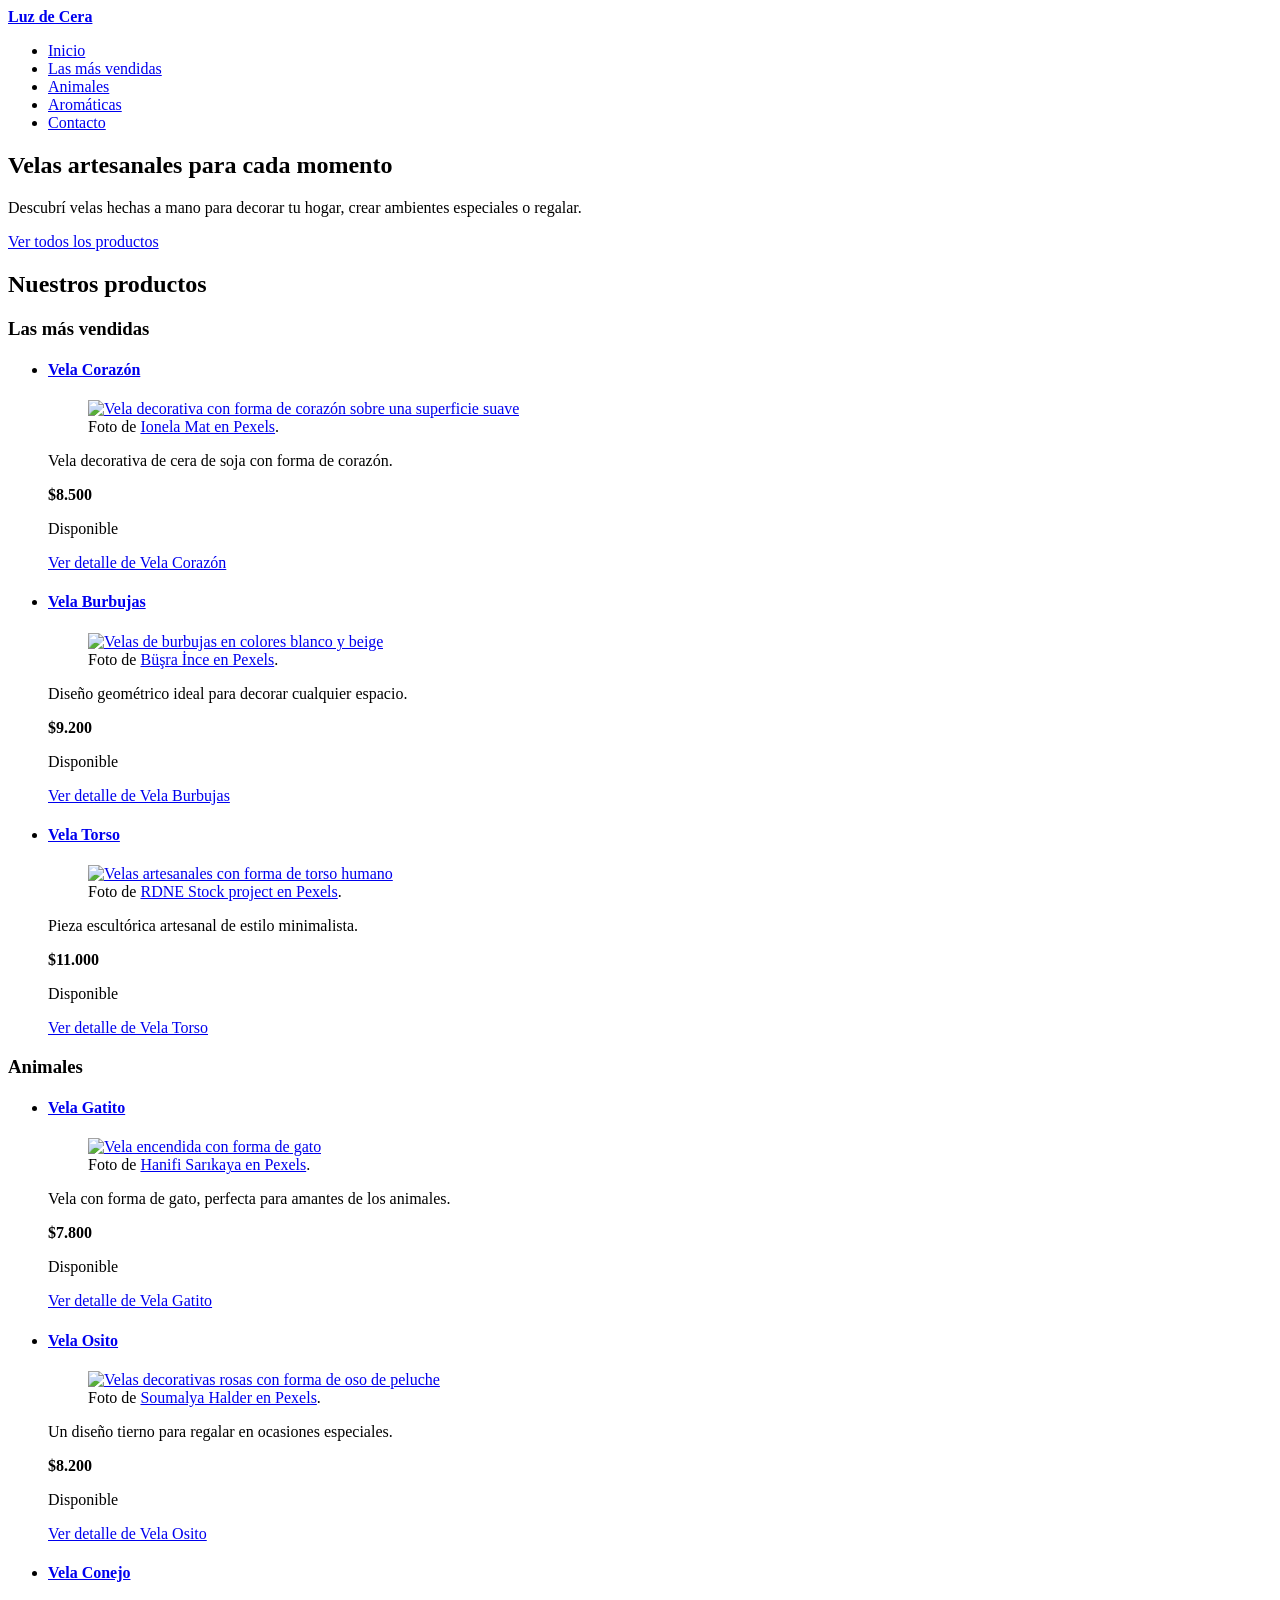
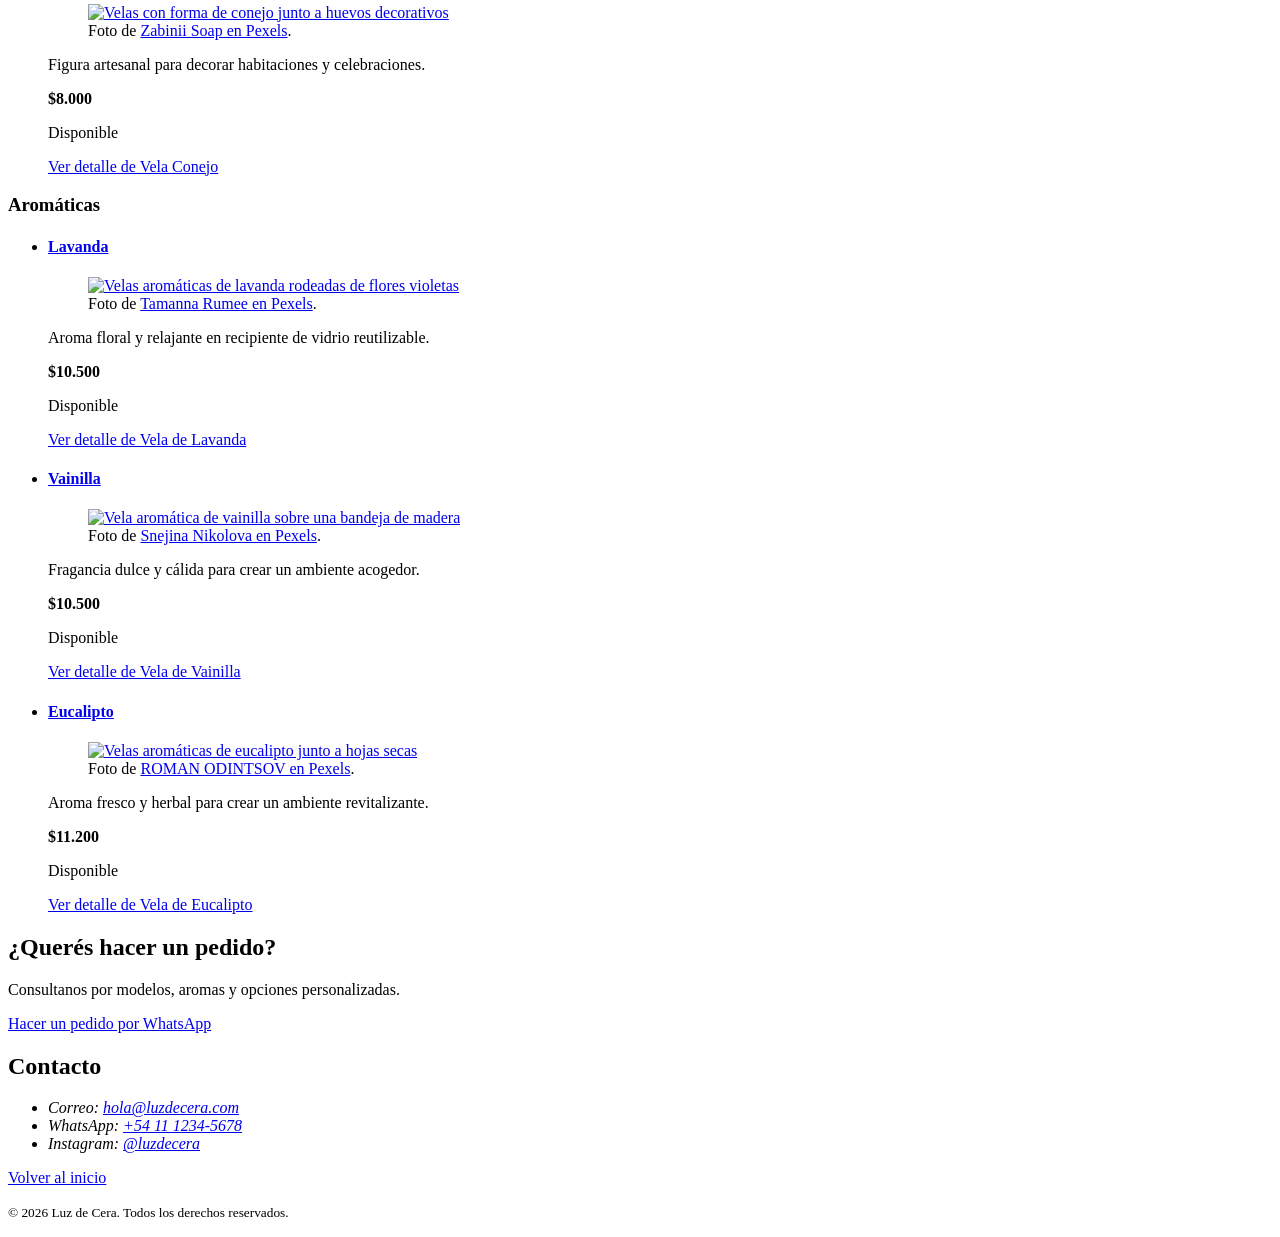
==== index.html @ 4400cab0 "Add product detail page" ====
<!DOCTYPE html>
<html lang="es">
  <head>
    <meta charset="UTF-8">
    <meta name="viewport" content="width=device-width, initial-scale=1.0">
    <meta
      name="description"
      content="Tienda de velas artesanales para decorar, regalar y crear momentos especiales."
    >
    <title>Luz de Cera | Velas artesanales</title>
  </head>

  <body>
    <header>
      <a href="#inicio" aria-label="Ir al inicio de Luz de Cera">
        <strong>Luz de Cera</strong>
      </a>

      <nav aria-label="Navegación principal">
        <ul>
          <li><a href="#inicio">Inicio</a></li>
          <li><a href="#mas-vendidas">Las más vendidas</a></li>
          <li><a href="#animales">Animales</a></li>
          <li><a href="#aromaticas">Aromáticas</a></li>
          <li><a href="#contacto">Contacto</a></li>
        </ul>
      </nav>
    </header>

    <main id="inicio">
      <section aria-labelledby="titulo-principal">
        <h1 id="titulo-principal">Velas artesanales para cada momento</h1>
        <p>
          Descubrí velas hechas a mano para decorar tu hogar, crear ambientes
          especiales o regalar.
        </p>
        <p><a href="#productos">Ver todos los productos</a></p>
      </section>

      <section id="productos" aria-labelledby="titulo-productos">
        <h2 id="titulo-productos">Nuestros productos</h2>

        <section id="mas-vendidas" aria-labelledby="titulo-mas-vendidas">
          <h3 id="titulo-mas-vendidas">Las más vendidas</h3>
          <ul>
            <li>
              <article>
                <h4><a href="productos/vela-corazon.html">Vela Corazón</a></h4>
                <figure>
                  <a href="productos/vela-corazon.html">
                    <img
                      src="https://images.pexels.com/photos/29206575/pexels-photo-29206575/free-photo-of-elegant-heart-fluffy-candle-on-textured-surface.jpeg?auto=compress&amp;cs=tinysrgb&amp;w=480"
                      alt="Vela decorativa con forma de corazón sobre una superficie suave"
                      width="180"
                      loading="lazy"
                      decoding="async"
                    >
                  </a>
                  <figcaption>
                    Foto de <a href="https://www.pexels.com/photo/elegant-heart-fluffy-candle-on-textured-surface-29206575/">Ionela Mat en Pexels</a>.
                  </figcaption>
                </figure>
                <p>Vela decorativa de cera de soja con forma de corazón.</p>
                <p><strong>$8.500</strong></p>
                <p>Disponible</p>
                <p><a href="productos/vela-corazon.html">Ver detalle de Vela Corazón</a></p>
              </article>
            </li>
            <li>
              <article>
                <h4><a href="productos/vela-burbujas.html">Vela Burbujas</a></h4>
                <figure>
                  <a href="productos/vela-burbujas.html">
                    <img
                      src="https://images.pexels.com/photos/10842090/pexels-photo-10842090.jpeg?auto=compress&amp;cs=tinysrgb&amp;w=480"
                      alt="Velas de burbujas en colores blanco y beige"
                      width="180"
                      loading="lazy"
                      decoding="async"
                    >
                  </a>
                  <figcaption>
                    Foto de <a href="https://www.pexels.com/photo/white-and-beige-cubes-10842090/">Büşra İnce en Pexels</a>.
                  </figcaption>
                </figure>
                <p>Diseño geométrico ideal para decorar cualquier espacio.</p>
                <p><strong>$9.200</strong></p>
                <p>Disponible</p>
                <p><a href="productos/vela-burbujas.html">Ver detalle de Vela Burbujas</a></p>
              </article>
            </li>
            <li>
              <article>
                <h4><a href="productos/vela-torso.html">Vela Torso</a></h4>
                <figure>
                  <a href="productos/vela-torso.html">
                    <img
                      src="https://images.pexels.com/photos/7309747/pexels-photo-7309747.jpeg?auto=compress&amp;cs=tinysrgb&amp;w=480"
                      alt="Velas artesanales con forma de torso humano"
                      width="180"
                      loading="lazy"
                      decoding="async"
                    >
                  </a>
                  <figcaption>
                    Foto de <a href="https://www.pexels.com/photo/photo-of-a-body-shape-candles-7309747/">RDNE Stock project en Pexels</a>.
                  </figcaption>
                </figure>
                <p>Pieza escultórica artesanal de estilo minimalista.</p>
                <p><strong>$11.000</strong></p>
                <p>Disponible</p>
                <p><a href="productos/vela-torso.html">Ver detalle de Vela Torso</a></p>
              </article>
            </li>
          </ul>
        </section>

        <section id="animales" aria-labelledby="titulo-animales">
          <h3 id="titulo-animales">Animales</h3>
          <ul>
            <li>
              <article>
                <h4><a href="productos/vela-gatito.html">Vela Gatito</a></h4>
                <figure>
                  <a href="productos/vela-gatito.html">
                    <img
                      src="https://images.pexels.com/photos/30554913/pexels-photo-30554913/free-photo-of-cute-cat-shaped-candlelight-decoration.jpeg?auto=compress&amp;cs=tinysrgb&amp;w=480"
                      alt="Vela encendida con forma de gato"
                      width="180"
                      loading="lazy"
                      decoding="async"
                    >
                  </a>
                  <figcaption>
                    Foto de <a href="https://www.pexels.com/photo/cute-cat-shaped-candlelight-decoration-30554913/">Hanifi Sarıkaya en Pexels</a>.
                  </figcaption>
                </figure>
                <p>Vela con forma de gato, perfecta para amantes de los animales.</p>
                <p><strong>$7.800</strong></p>
                <p>Disponible</p>
                <p><a href="productos/vela-gatito.html">Ver detalle de Vela Gatito</a></p>
              </article>
            </li>
            <li>
              <article>
                <h4><a href="productos/vela-osito.html">Vela Osito</a></h4>
                <figure>
                  <a href="productos/vela-osito.html">
                    <img
                      src="https://images.pexels.com/photos/37217207/pexels-photo-37217207/free-photo-of-pink-teddy-bear-shaped-candles-for-decor.jpeg?auto=compress&amp;cs=tinysrgb&amp;w=480"
                      alt="Velas decorativas rosas con forma de oso de peluche"
                      width="180"
                      loading="lazy"
                      decoding="async"
                    >
                  </a>
                  <figcaption>
                    Foto de <a href="https://www.pexels.com/photo/pink-teddy-bear-shaped-candles-for-decor-37217207/">Soumalya Halder en Pexels</a>.
                  </figcaption>
                </figure>
                <p>Un diseño tierno para regalar en ocasiones especiales.</p>
                <p><strong>$8.200</strong></p>
                <p>Disponible</p>
                <p><a href="productos/vela-osito.html">Ver detalle de Vela Osito</a></p>
              </article>
            </li>
            <li>
              <article>
                <h4><a href="productos/vela-conejo.html">Vela Conejo</a></h4>
                <figure>
                  <a href="productos/vela-conejo.html">
                    <img
                      src="https://images.pexels.com/photos/13444192/pexels-photo-13444192.jpeg?auto=compress&amp;cs=tinysrgb&amp;w=480"
                      alt="Velas con forma de conejo junto a huevos decorativos"
                      width="180"
                      loading="lazy"
                      decoding="async"
                    >
                  </a>
                  <figcaption>
                    Foto de <a href="https://www.pexels.com/photo/easter-rabbits-and-eggs-in-hay-13444192/">Zabinii Soap en Pexels</a>.
                  </figcaption>
                </figure>
                <p>Figura artesanal para decorar habitaciones y celebraciones.</p>
                <p><strong>$8.000</strong></p>
                <p>Disponible</p>
                <p><a href="productos/vela-conejo.html">Ver detalle de Vela Conejo</a></p>
              </article>
            </li>
          </ul>
        </section>

        <section id="aromaticas" aria-labelledby="titulo-aromaticas">
          <h3 id="titulo-aromaticas">Aromáticas</h3>
          <ul>
            <li>
              <article>
                <h4><a href="productos/vela-lavanda.html">Lavanda</a></h4>
                <figure>
                  <a href="productos/vela-lavanda.html">
                    <img
                      src="https://images.pexels.com/photos/39277498/pexels-photo-39277498/free-photo-of-lavender-themed-aromatherapy-candle-arrangement.jpeg?auto=compress&amp;cs=tinysrgb&amp;w=480"
                      alt="Velas aromáticas de lavanda rodeadas de flores violetas"
                      width="180"
                      loading="lazy"
                      decoding="async"
                    >
                  </a>
                  <figcaption>
                    Foto de <a href="https://www.pexels.com/photo/lavender-themed-aromatherapy-candle-arrangement-39277498/">Tamanna Rumee en Pexels</a>.
                  </figcaption>
                </figure>
                <p>Aroma floral y relajante en recipiente de vidrio reutilizable.</p>
                <p><strong>$10.500</strong></p>
                <p>Disponible</p>
                <p><a href="productos/vela-lavanda.html">Ver detalle de Vela de Lavanda</a></p>
              </article>
            </li>
            <li>
              <article>
                <h4><a href="productos/vela-vainilla.html">Vainilla</a></h4>
                <figure>
                  <a href="productos/vela-vainilla.html">
                    <img
                      src="https://images.pexels.com/photos/4316496/pexels-photo-4316496.jpeg?auto=compress&amp;cs=tinysrgb&amp;w=480"
                      alt="Vela aromática de vainilla sobre una bandeja de madera"
                      width="180"
                      loading="lazy"
                      decoding="async"
                    >
                  </a>
                  <figcaption>
                    Foto de <a href="https://www.pexels.com/photo/vanilla-scented-candle-on-a-wooden-tray-4316496/">Snejina Nikolova en Pexels</a>.
                  </figcaption>
                </figure>
                <p>Fragancia dulce y cálida para crear un ambiente acogedor.</p>
                <p><strong>$10.500</strong></p>
                <p>Disponible</p>
                <p><a href="productos/vela-vainilla.html">Ver detalle de Vela de Vainilla</a></p>
              </article>
            </li>
            <li>
              <article>
                <h4><a href="productos/vela-eucalipto.html">Eucalipto</a></h4>
                <figure>
                  <a href="productos/vela-eucalipto.html">
                    <img
                      src="https://images.pexels.com/photos/6798410/pexels-photo-6798410.jpeg?auto=compress&amp;cs=tinysrgb&amp;w=480"
                      alt="Velas aromáticas de eucalipto junto a hojas secas"
                      width="180"
                      loading="lazy"
                      decoding="async"
                    >
                  </a>
                  <figcaption>
                    Foto de <a href="https://www.pexels.com/photo/close-up-of-scented-candles-6798410/">ROMAN ODINTSOV en Pexels</a>.
                  </figcaption>
                </figure>
                <p>Aroma fresco y herbal para crear un ambiente revitalizante.</p>
                <p><strong>$11.200</strong></p>
                <p>Disponible</p>
                <p><a href="productos/vela-eucalipto.html">Ver detalle de Vela de Eucalipto</a></p>
              </article>
            </li>
          </ul>
        </section>
      </section>

      <section aria-labelledby="titulo-pedidos">
        <h2 id="titulo-pedidos">¿Querés hacer un pedido?</h2>
        <p>Consultanos por modelos, aromas y opciones personalizadas.</p>
        <p>
          <a href="https://wa.me/541112345678" target="_blank" rel="noopener noreferrer">
            Hacer un pedido por WhatsApp
          </a>
        </p>
      </section>
    </main>

    <footer id="contacto">
      <section aria-labelledby="titulo-contacto">
        <h2 id="titulo-contacto">Contacto</h2>
        <address>
          <ul>
            <li>
              Correo:
              <a href="mailto:hola@luzdecera.com">hola@luzdecera.com</a>
            </li>
            <li>
              WhatsApp:
              <a href="https://wa.me/541112345678" target="_blank" rel="noopener noreferrer">
                +54 11 1234-5678
              </a>
            </li>
            <li>
              Instagram:
              <a
                href="https://www.instagram.com/luzdecera"
                target="_blank"
                rel="noopener noreferrer"
              >
                @luzdecera
              </a>
            </li>
          </ul>
        </address>
      </section>

      <nav aria-label="Navegación del pie de página">
        <a href="#inicio">Volver al inicio</a>
      </nav>

      <p><small>&copy; 2026 Luz de Cera. Todos los derechos reservados.</small></p>
    </footer>
  </body>
</html>
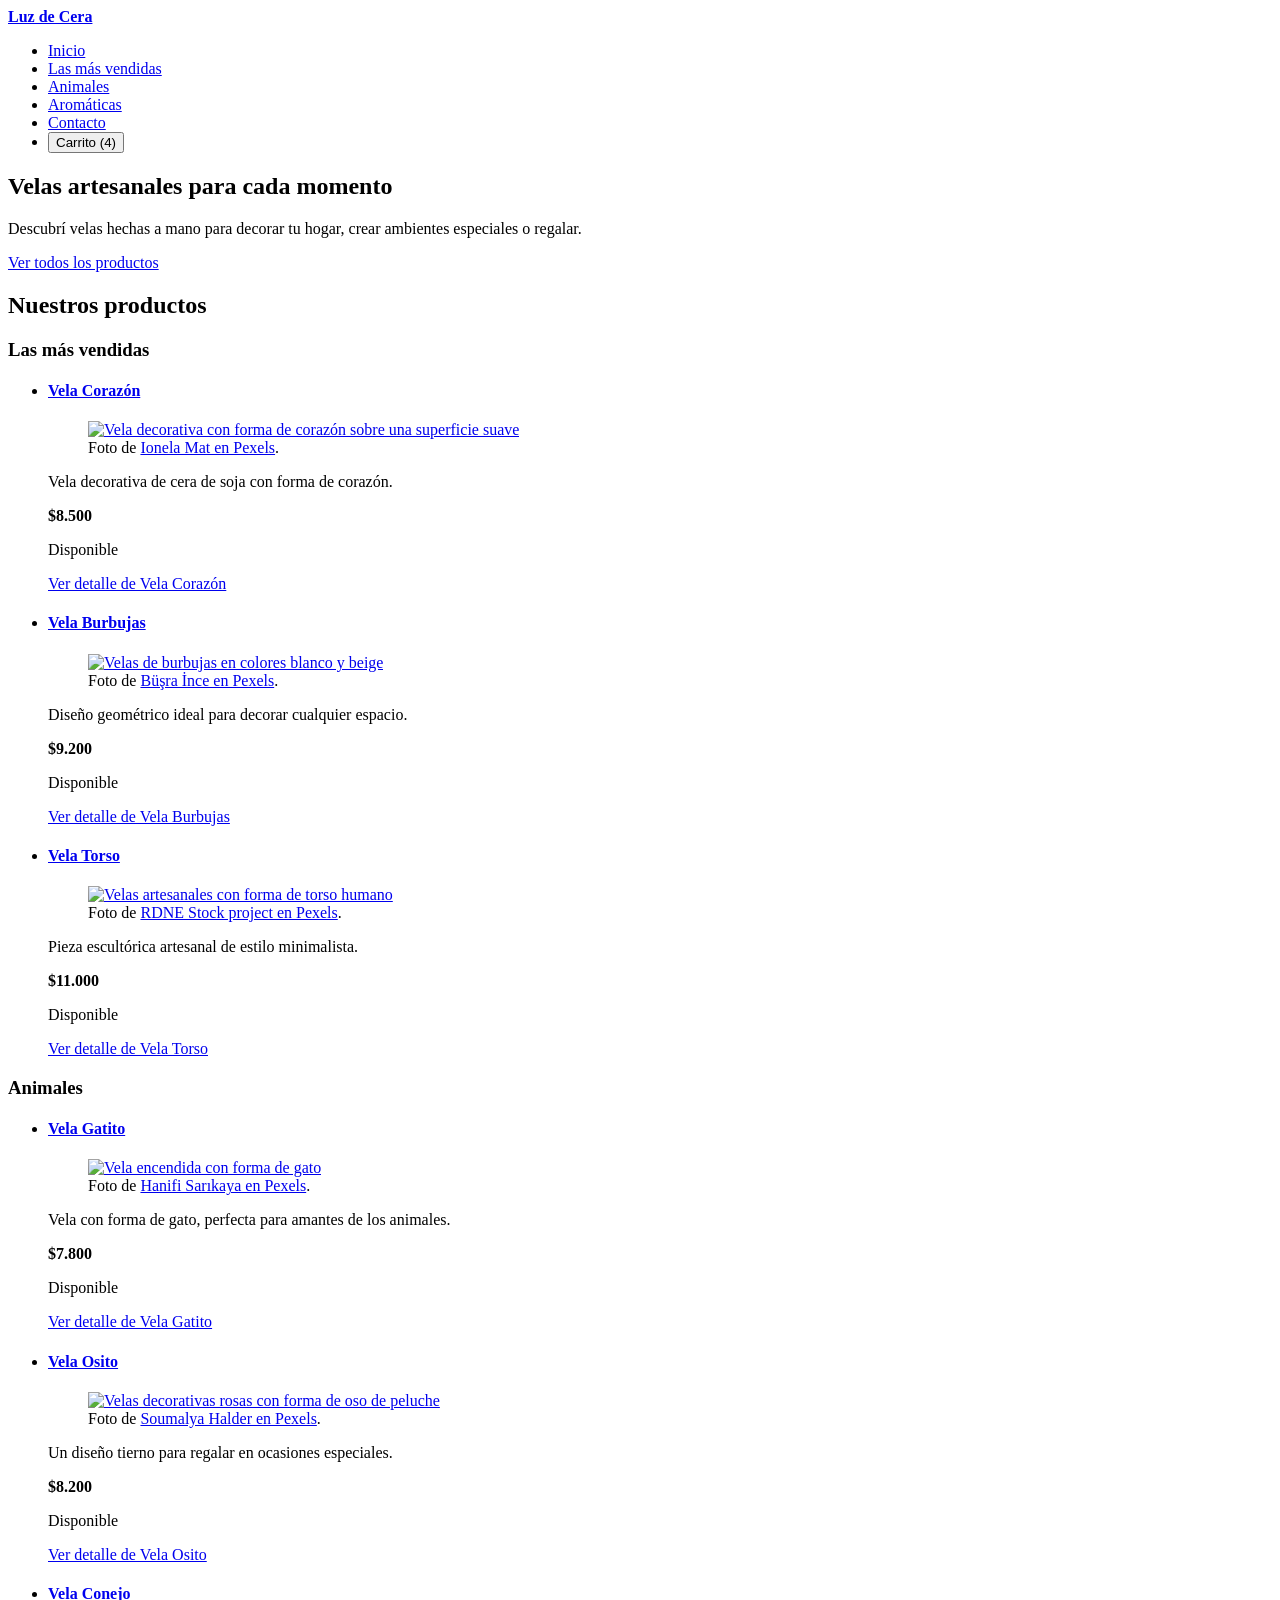
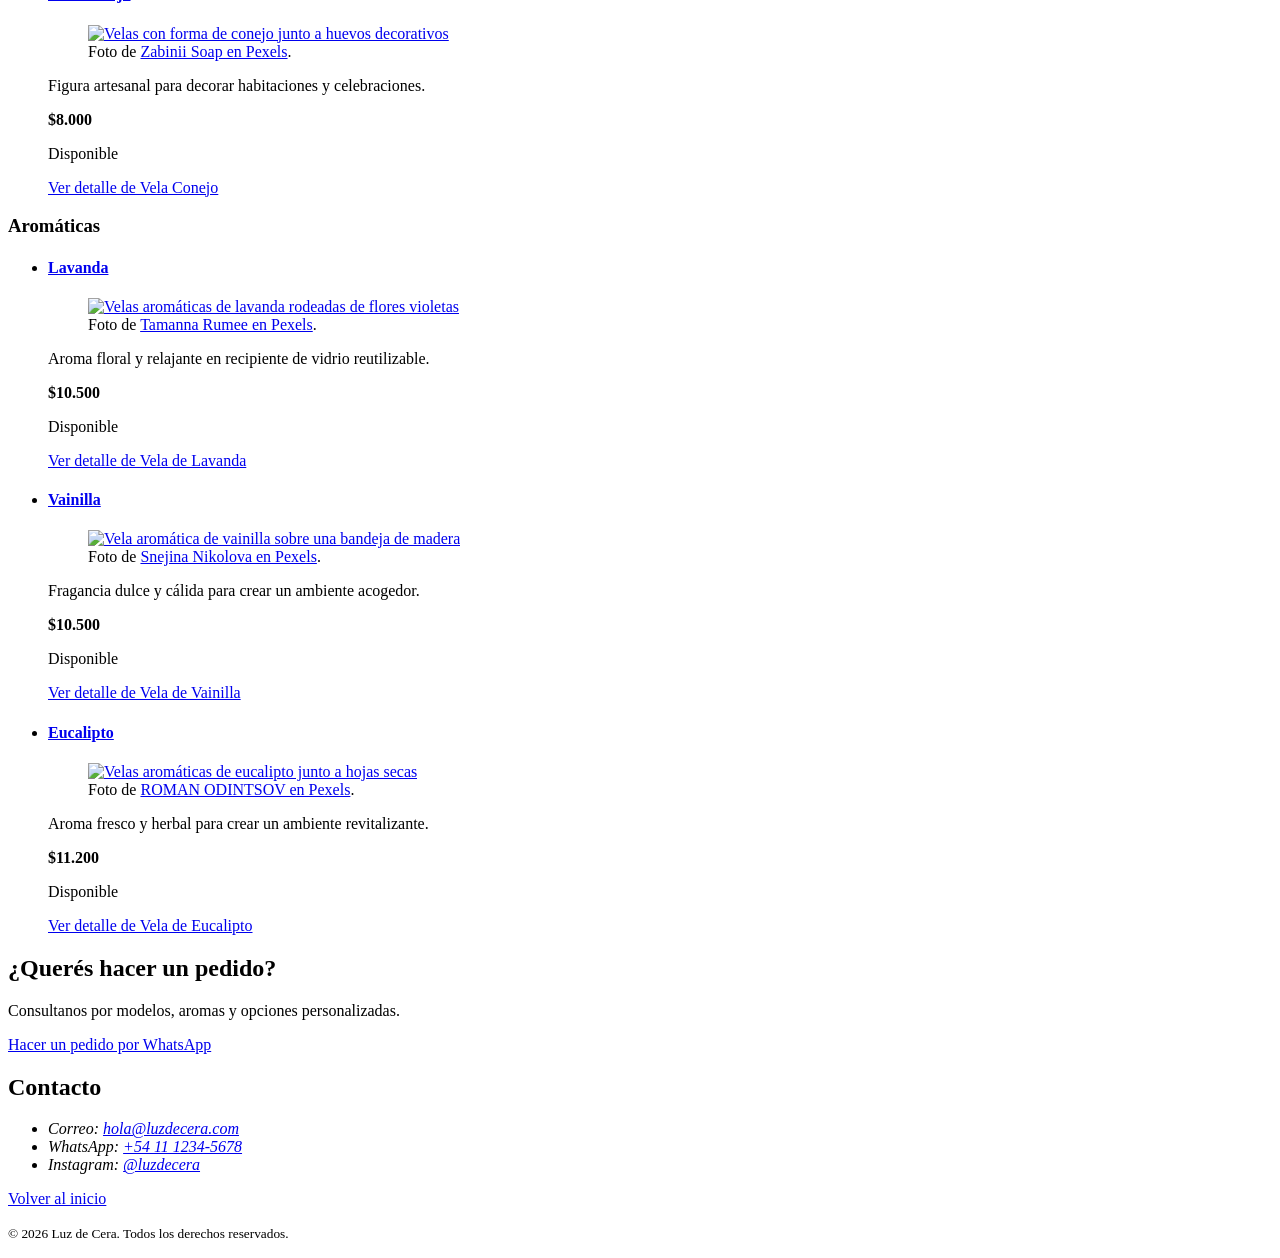
==== commit 3ae71102: "Add products shopping cart" ====
--- a/index.html
+++ b/index.html
@@ -22,7 +22,12 @@
           <li><a href="#mas-vendidas">Las más vendidas</a></li>
           <li><a href="#animales">Animales</a></li>
           <li><a href="#aromaticas">Aromáticas</a></li>
-          <li><a href="#contacto">Contacto</a></li>
+          <li><a href="contacto.html">Contacto</a></li>
+          <li>
+            <form action="carrito.html" method="get">
+              <button type="submit">Carrito (4)</button>
+            </form>
+          </li>
         </ul>
       </nav>
     </header>
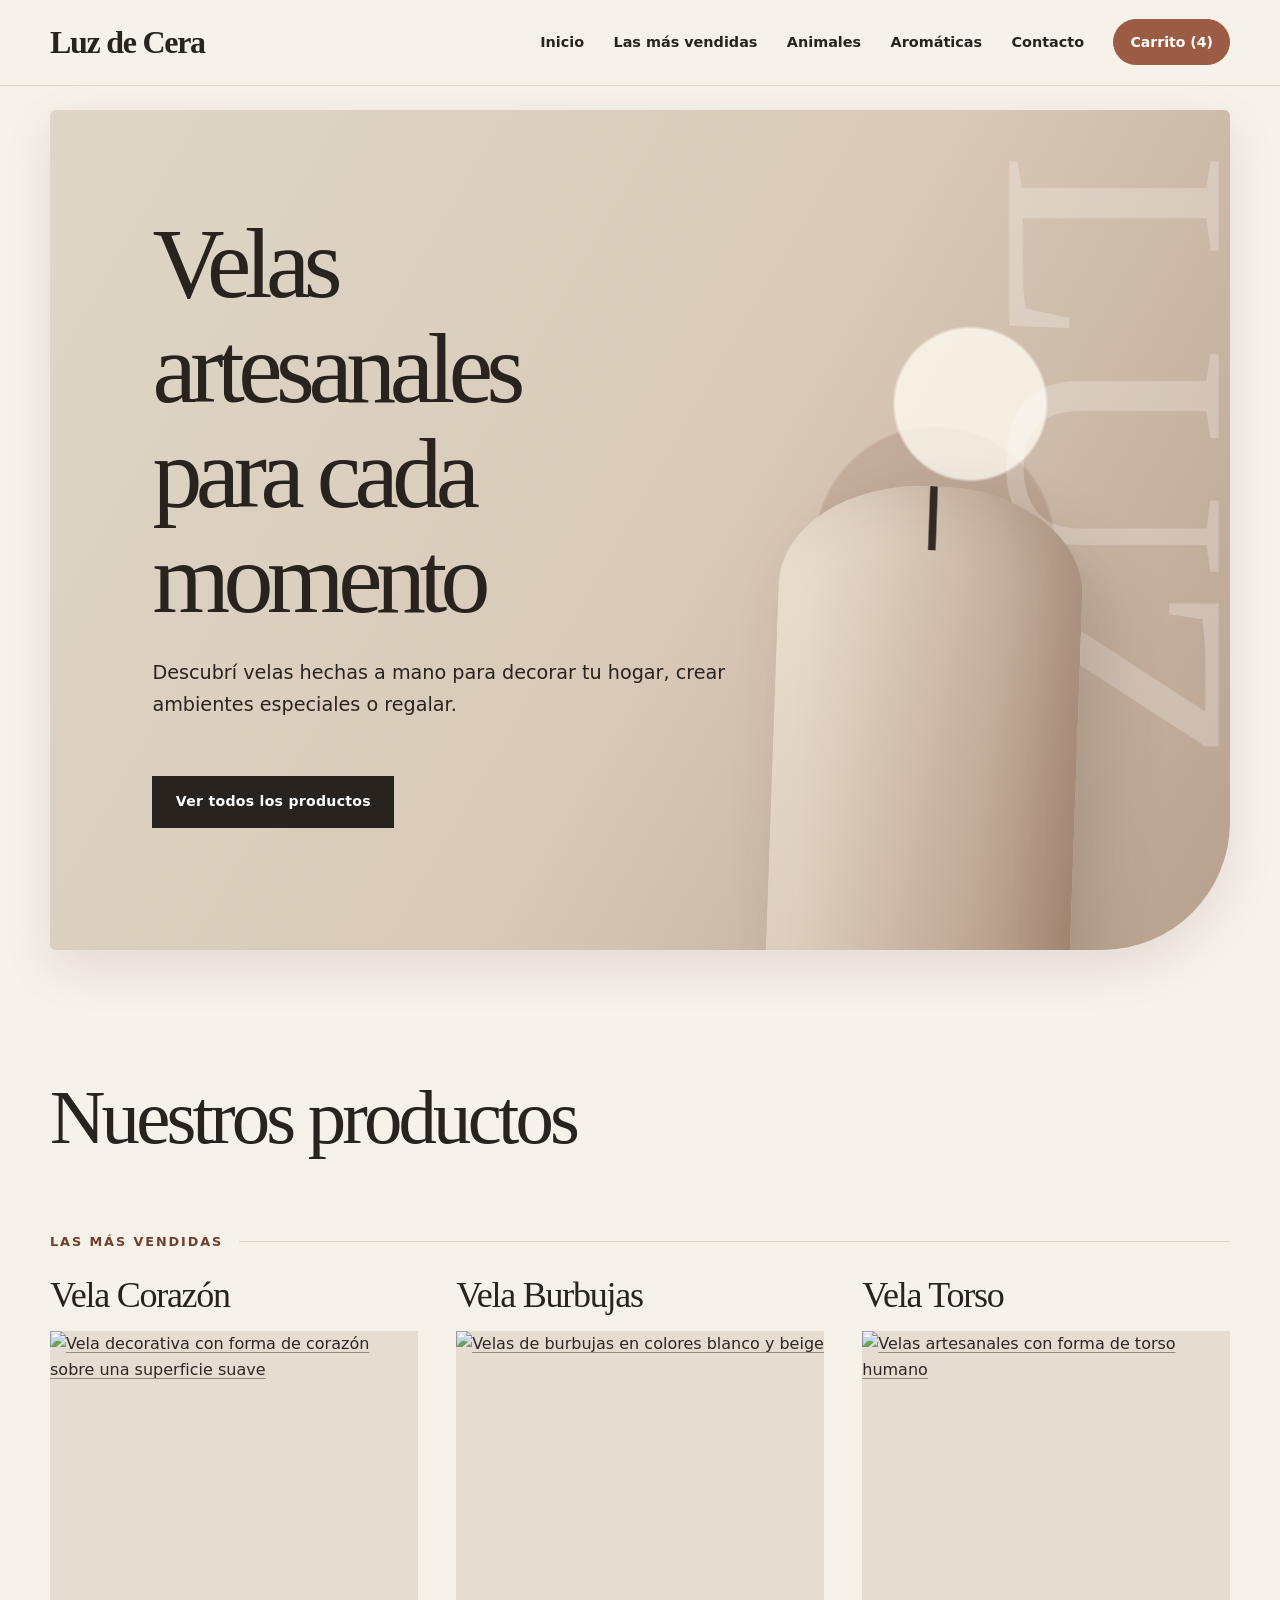
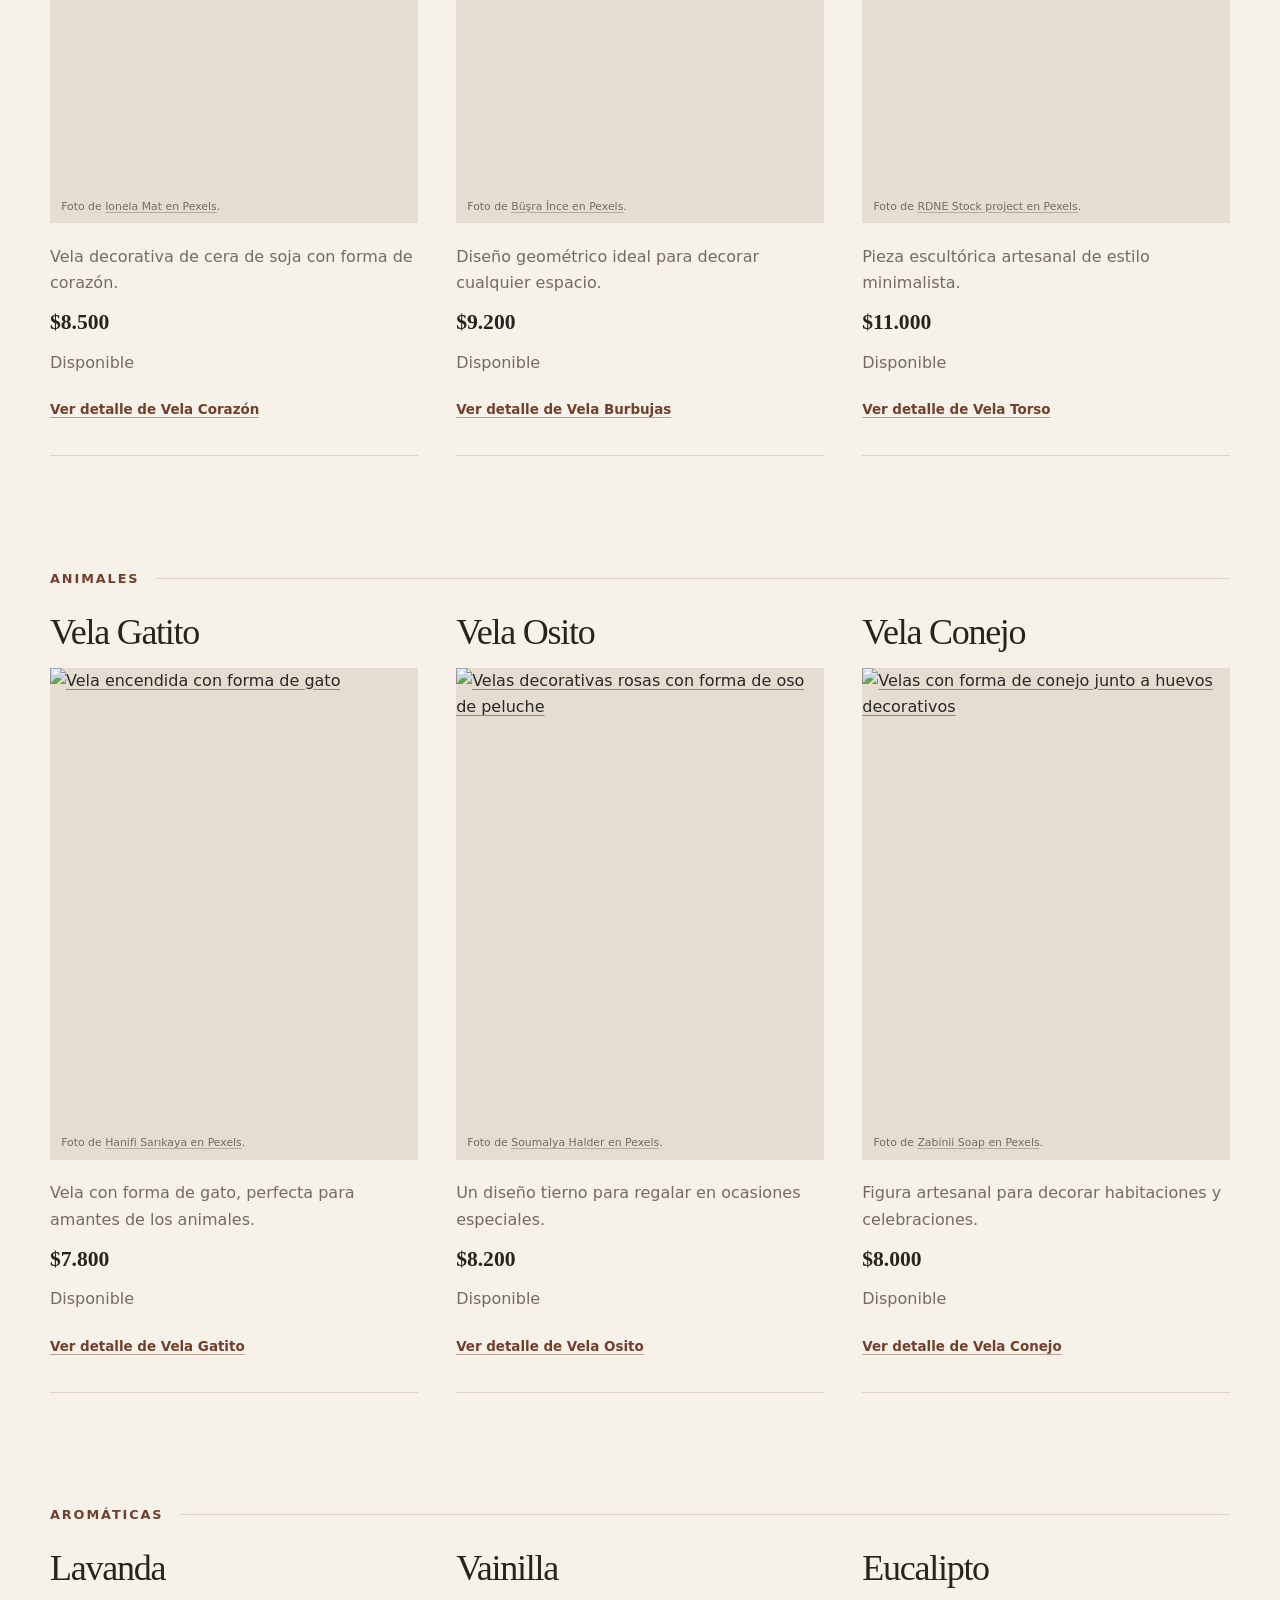
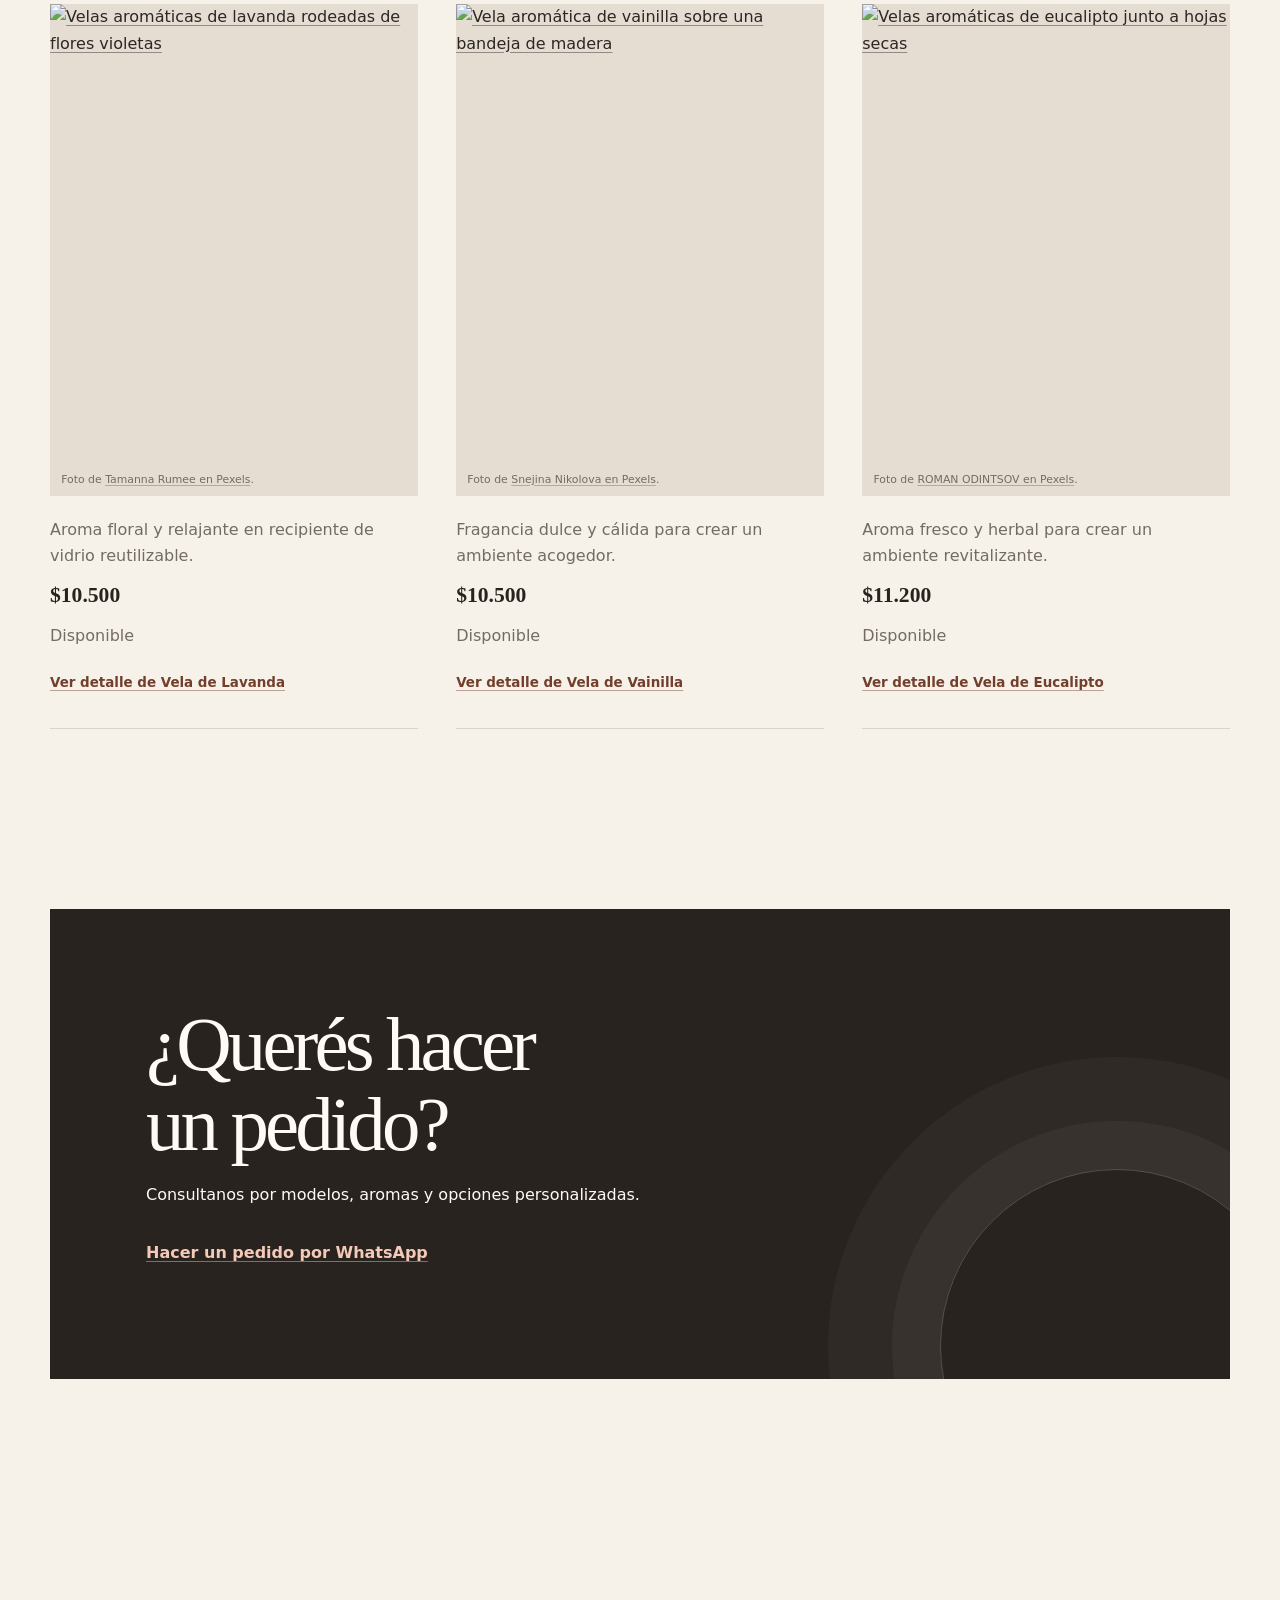
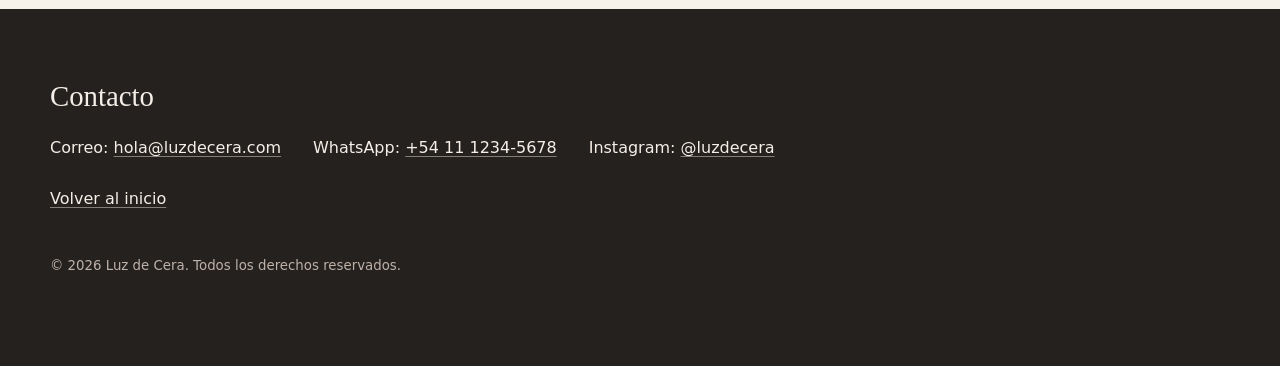
==== commit 6684060d: "Add styles fon index.html and shared components" ====
--- a/index.html
+++ b/index.html
@@ -7,10 +7,11 @@
       name="description"
       content="Tienda de velas artesanales para decorar, regalar y crear momentos especiales."
     >
+    <link rel="stylesheet" href="styles.css">
     <title>Luz de Cera | Velas artesanales</title>
   </head>
 
-  <body>
+  <body class="pagina-inicio">
     <header>
       <a href="#inicio" aria-label="Ir al inicio de Luz de Cera">
         <strong>Luz de Cera</strong>
--- a/styles.css
+++ b/styles.css
@@ -0,0 +1,564 @@
+:root {
+  color-scheme: light;
+  --color-canvas: #f6f1e9;
+  --color-surface: #fffdf9;
+  --color-ink: #29231f;
+  --color-muted: #746b64;
+  --color-accent: #9b5c43;
+  --color-accent-dark: #733f2d;
+  --color-sage: #9ca58d;
+  --color-line: #ddd3c8;
+  --color-footer: #25211e;
+  --font-display: "Iowan Old Style", "Palatino Linotype", Palatino, Georgia, serif;
+  --font-body: Inter, ui-sans-serif, system-ui, -apple-system, BlinkMacSystemFont, "Segoe UI", sans-serif;
+  --shadow-soft: 0 18px 50px rgb(62 44 32 / 10%);
+}
+
+* {
+  box-sizing: border-box;
+}
+
+html {
+  scroll-behavior: smooth;
+}
+
+body {
+  margin: 0;
+  background: var(--color-canvas);
+  color: var(--color-ink);
+  font-family: var(--font-body);
+  font-size: 1rem;
+  line-height: 1.65;
+}
+
+img {
+  display: block;
+  max-width: 100%;
+}
+
+a {
+  color: inherit;
+  text-decoration-color: color-mix(in srgb, currentColor 45%, transparent);
+  text-underline-offset: 0.2em;
+  transition: color 160ms ease, text-decoration-color 160ms ease;
+}
+
+a:hover {
+  color: var(--color-accent);
+  text-decoration-color: currentColor;
+}
+
+button,
+input,
+select,
+textarea {
+  font: inherit;
+}
+
+button {
+  border: 1px solid var(--color-accent);
+  border-radius: 999px;
+  padding: 0.65rem 1rem;
+  background: var(--color-accent);
+  color: #fff;
+  cursor: pointer;
+  font-size: 0.88rem;
+  font-weight: 700;
+  transition: background 160ms ease, border-color 160ms ease, transform 160ms ease;
+}
+
+button:hover {
+  border-color: var(--color-accent-dark);
+  background: var(--color-accent-dark);
+  transform: translateY(-1px);
+}
+
+a:focus-visible,
+button:focus-visible,
+input:focus-visible,
+select:focus-visible,
+textarea:focus-visible {
+  outline: 3px solid color-mix(in srgb, var(--color-accent) 45%, transparent);
+  outline-offset: 3px;
+}
+
+header {
+  position: sticky;
+  z-index: 10;
+  top: 0;
+  display: grid;
+  grid-template-columns: auto 1fr;
+  align-items: center;
+  gap: 2rem;
+  padding: 1rem max(1.25rem, calc((100vw - 1180px) / 2));
+  border-bottom: 1px solid rgb(117 93 75 / 16%);
+  background: rgb(246 241 233 / 92%);
+  backdrop-filter: blur(14px);
+}
+
+header > a {
+  text-decoration: none;
+}
+
+header > a strong {
+  font-family: var(--font-display);
+  font-size: clamp(1.5rem, 3vw, 2rem);
+  font-weight: 600;
+  letter-spacing: -0.04em;
+}
+
+header nav {
+  justify-self: end;
+}
+
+header nav ul {
+  display: flex;
+  flex-wrap: wrap;
+  align-items: center;
+  justify-content: flex-end;
+  gap: clamp(0.8rem, 2.3vw, 2rem);
+  margin: 0;
+  padding: 0;
+  list-style: none;
+}
+
+header nav a {
+  text-decoration: none;
+  font-size: 0.9rem;
+  font-weight: 650;
+}
+
+header nav a[aria-current="page"] {
+  color: var(--color-accent);
+}
+
+header nav form {
+  margin: 0;
+}
+
+header nav button {
+  white-space: nowrap;
+}
+
+body:not(.pagina-inicio) main {
+  width: min(100% - 2.5rem, 980px);
+  min-height: 60vh;
+  margin-inline: auto;
+  padding-block: clamp(2.5rem, 6vw, 5rem);
+}
+
+body:not(.pagina-inicio) main > nav:first-child {
+  margin-bottom: 2rem;
+  color: var(--color-muted);
+  font-size: 0.9rem;
+}
+
+body:not(.pagina-inicio) main > nav:first-child ol {
+  display: flex;
+  flex-wrap: wrap;
+  gap: 0.35rem 0.8rem;
+  margin: 0;
+  padding: 0;
+  list-style: none;
+}
+
+body:not(.pagina-inicio) main > nav:first-child li:not(:last-child)::after {
+  margin-left: 0.8rem;
+  content: "/";
+  color: var(--color-line);
+}
+
+h1,
+h2,
+h3,
+h4 {
+  font-family: var(--font-display);
+  line-height: 1.05;
+}
+
+footer {
+  margin-top: clamp(4rem, 8vw, 7rem);
+  padding: clamp(2.5rem, 6vw, 4.5rem) max(1.25rem, calc((100vw - 1180px) / 2));
+  background: var(--color-footer);
+  color: #f5eee7;
+}
+
+footer h2 {
+  margin-top: 0;
+  font-size: 1.8rem;
+  font-weight: 500;
+}
+
+footer address {
+  font-style: normal;
+}
+
+footer address ul {
+  display: flex;
+  flex-wrap: wrap;
+  gap: 0.75rem 2rem;
+  padding: 0;
+  list-style: none;
+}
+
+footer address p {
+  margin-block: 0.45rem;
+}
+
+footer nav {
+  margin-top: 1.5rem;
+}
+
+footer > p:last-child {
+  margin-top: 2.5rem;
+  color: #bdb2aa;
+}
+
+.pagina-inicio main {
+  overflow: hidden;
+}
+
+.pagina-inicio main > section {
+  width: min(100% - 2.5rem, 1180px);
+  margin-inline: auto;
+}
+
+.pagina-inicio main > section:first-child {
+  position: relative;
+  isolation: isolate;
+  display: grid;
+  align-content: center;
+  min-height: min(720px, calc(100vh - 73px));
+  margin-top: 1.5rem;
+  padding: clamp(3rem, 8vw, 7rem);
+  overflow: hidden;
+  border-radius: 0.35rem 0.35rem 8rem 0.35rem;
+  background:
+    radial-gradient(circle at 78% 35%, rgb(255 251 242 / 78%) 0 7%, transparent 7.3%),
+    radial-gradient(circle at 75% 52%, rgb(119 76 56 / 20%) 0 12%, transparent 12.3%),
+    linear-gradient(120deg, #ded7c7 0%, #d9c9b8 55%, #b7a08e 100%);
+  box-shadow: var(--shadow-soft);
+}
+
+.pagina-inicio main > section:first-child::before {
+  position: absolute;
+  z-index: -1;
+  right: clamp(4rem, 12vw, 10rem);
+  bottom: -7rem;
+  width: clamp(11rem, 26vw, 19rem);
+  height: clamp(24rem, 48vw, 36rem);
+  border-radius: 48% 48% 8% 8% / 18% 18% 5% 5%;
+  background:
+    linear-gradient(90deg, transparent 48.5%, #352b25 49% 51%, transparent 51.5%) top / 100% 4rem no-repeat,
+    linear-gradient(100deg, #efe5d7 0%, #cbb7a6 52%, #a98d78 100%);
+  box-shadow: inset -2rem 0 4rem rgb(70 42 28 / 14%), 1.5rem 2rem 4rem rgb(65 42 29 / 18%);
+  content: "";
+  transform: rotate(2deg);
+}
+
+.pagina-inicio main > section:first-child::after {
+  position: absolute;
+  z-index: -2;
+  top: 5%;
+  right: -4%;
+  color: rgb(255 255 255 / 24%);
+  content: "LUZ";
+  font-family: var(--font-display);
+  font-size: clamp(8rem, 25vw, 22rem);
+  line-height: 1;
+  writing-mode: vertical-rl;
+}
+
+.pagina-inicio h1 {
+  max-width: 10ch;
+  margin: 0;
+  font-size: clamp(3.4rem, 7.8vw, 7rem);
+  font-weight: 500;
+  letter-spacing: -0.065em;
+}
+
+.pagina-inicio main > section:first-child > p {
+  max-width: 37rem;
+  margin-top: 1.6rem;
+  font-size: clamp(1rem, 2vw, 1.2rem);
+}
+
+.pagina-inicio main > section:first-child > p:last-child {
+  margin-top: 2.25rem;
+}
+
+.pagina-inicio main > section:first-child > p:last-child a {
+  display: inline-block;
+  padding: 0.85rem 1.4rem;
+  border: 1px solid var(--color-ink);
+  background: var(--color-ink);
+  color: #fff;
+  text-decoration: none;
+  font-size: 0.88rem;
+  font-weight: 750;
+  letter-spacing: 0.02em;
+}
+
+.pagina-inicio main > section:first-child > p:last-child a:hover {
+  border-color: var(--color-accent-dark);
+  background: var(--color-accent-dark);
+}
+
+#productos {
+  padding-block: clamp(5rem, 10vw, 9rem) 2rem;
+}
+
+#productos > h2 {
+  margin: 0 0 clamp(3rem, 6vw, 5rem);
+  font-size: clamp(2.8rem, 6vw, 5rem);
+  font-weight: 500;
+  letter-spacing: -0.05em;
+}
+
+#productos > section {
+  margin-bottom: clamp(5rem, 9vw, 8rem);
+}
+
+#productos > section > h3 {
+  display: flex;
+  align-items: center;
+  gap: 1rem;
+  margin-bottom: 1.8rem;
+  color: var(--color-accent-dark);
+  font-family: var(--font-body);
+  font-size: 0.8rem;
+  font-weight: 800;
+  letter-spacing: 0.15em;
+  text-transform: uppercase;
+}
+
+#productos > section > h3::after {
+  height: 1px;
+  flex: 1;
+  background: var(--color-line);
+  content: "";
+}
+
+#productos > section > ul {
+  display: grid;
+  grid-template-columns: repeat(3, minmax(0, 1fr));
+  gap: clamp(1.25rem, 3vw, 2.5rem);
+  margin: 0;
+  padding: 0;
+  list-style: none;
+}
+
+#productos article {
+  height: 100%;
+  padding-bottom: 1.5rem;
+  border-bottom: 1px solid var(--color-line);
+}
+
+#productos article h4 {
+  margin: 0 0 1rem;
+  font-size: clamp(1.7rem, 3vw, 2.25rem);
+  font-weight: 500;
+  letter-spacing: -0.035em;
+}
+
+#productos article h4 a {
+  text-decoration: none;
+}
+
+#productos article figure {
+  margin: 0 0 1.3rem;
+  overflow: hidden;
+  background: #e5ddd2;
+}
+
+#productos article figure > a {
+  display: block;
+  overflow: hidden;
+}
+
+#productos article img {
+  width: 100%;
+  aspect-ratio: 4 / 5;
+  object-fit: cover;
+  filter: saturate(0.82) contrast(0.96);
+  transition: filter 300ms ease, transform 500ms cubic-bezier(0.2, 0.7, 0.2, 1);
+}
+
+#productos article figure > a:hover img {
+  filter: saturate(1) contrast(1);
+  transform: scale(1.035);
+}
+
+#productos article figcaption {
+  padding: 0.55rem 0.7rem;
+  color: var(--color-muted);
+  font-size: 0.68rem;
+  line-height: 1.35;
+}
+
+#productos article > p {
+  margin-block: 0.55rem;
+  color: var(--color-muted);
+}
+
+#productos article > p strong {
+  color: var(--color-ink);
+  font-family: var(--font-display);
+  font-size: 1.35rem;
+  font-weight: 600;
+}
+
+#productos article > p:last-child {
+  margin-top: 1.25rem;
+}
+
+#productos article > p:last-child a {
+  color: var(--color-accent-dark);
+  font-size: 0.84rem;
+  font-weight: 750;
+}
+
+.pagina-inicio main > section:last-child {
+  position: relative;
+  margin-top: 2rem;
+  margin-bottom: clamp(5rem, 10vw, 8rem);
+  padding: clamp(3rem, 8vw, 6rem);
+  overflow: hidden;
+  background: var(--color-ink);
+  color: #fffaf5;
+}
+
+.pagina-inicio main > section:last-child::after {
+  position: absolute;
+  right: -4rem;
+  bottom: -9rem;
+  width: 22rem;
+  height: 22rem;
+  border: 1px solid rgb(255 255 255 / 20%);
+  border-radius: 50%;
+  box-shadow: 0 0 0 3rem rgb(255 255 255 / 4%), 0 0 0 7rem rgb(255 255 255 / 3%);
+  content: "";
+}
+
+.pagina-inicio main > section:last-child h2 {
+  max-width: 12ch;
+  margin: 0;
+  font-size: clamp(2.7rem, 6vw, 5rem);
+  font-weight: 500;
+  letter-spacing: -0.05em;
+}
+
+.pagina-inicio main > section:last-child p {
+  position: relative;
+  z-index: 1;
+  max-width: 36rem;
+}
+
+.pagina-inicio main > section:last-child p:last-child {
+  margin-top: 2rem;
+}
+
+.pagina-inicio main > section:last-child a {
+  color: #f4c9b8;
+  font-weight: 750;
+}
+
+@media (max-width: 820px) {
+  header {
+    position: static;
+    grid-template-columns: 1fr;
+    justify-items: center;
+    gap: 0.75rem;
+  }
+
+  header nav {
+    justify-self: stretch;
+  }
+
+  header nav ul {
+    justify-content: center;
+  }
+
+  .pagina-inicio main > section:first-child {
+    min-height: 620px;
+    padding-bottom: 15rem;
+    border-bottom-right-radius: 5rem;
+  }
+
+  .pagina-inicio main > section:first-child::before {
+    right: 12%;
+    bottom: -15rem;
+  }
+
+  #productos > section > ul {
+    grid-template-columns: repeat(2, minmax(0, 1fr));
+  }
+}
+
+@media (max-width: 560px) {
+  header {
+    padding-block: 0.75rem 1rem;
+  }
+
+  header nav ul {
+    gap: 0.55rem 1rem;
+  }
+
+  header nav a {
+    font-size: 0.8rem;
+  }
+
+  header nav button {
+    padding: 0.5rem 0.75rem;
+    font-size: 0.78rem;
+  }
+
+  .pagina-inicio main > section {
+    width: min(100% - 1.5rem, 1180px);
+  }
+
+  .pagina-inicio main > section:first-child {
+    min-height: 570px;
+    margin-top: 0.75rem;
+    padding: 3rem 1.5rem 14rem;
+  }
+
+  .pagina-inicio h1 {
+    font-size: clamp(3.1rem, 16vw, 4.5rem);
+  }
+
+  .pagina-inicio main > section:first-child::before {
+    right: 8%;
+    bottom: -14rem;
+    width: 10rem;
+    height: 23rem;
+  }
+
+  #productos > section > ul {
+    grid-template-columns: 1fr;
+  }
+
+  #productos article img {
+    aspect-ratio: 5 / 6;
+  }
+
+  .pagina-inicio main > section:last-child {
+    padding: 3rem 1.5rem;
+  }
+
+  footer address ul {
+    display: grid;
+  }
+}
+
+@media (prefers-reduced-motion: reduce) {
+  html {
+    scroll-behavior: auto;
+  }
+
+  *,
+  *::before,
+  *::after {
+    transition-duration: 0.01ms !important;
+  }
+}
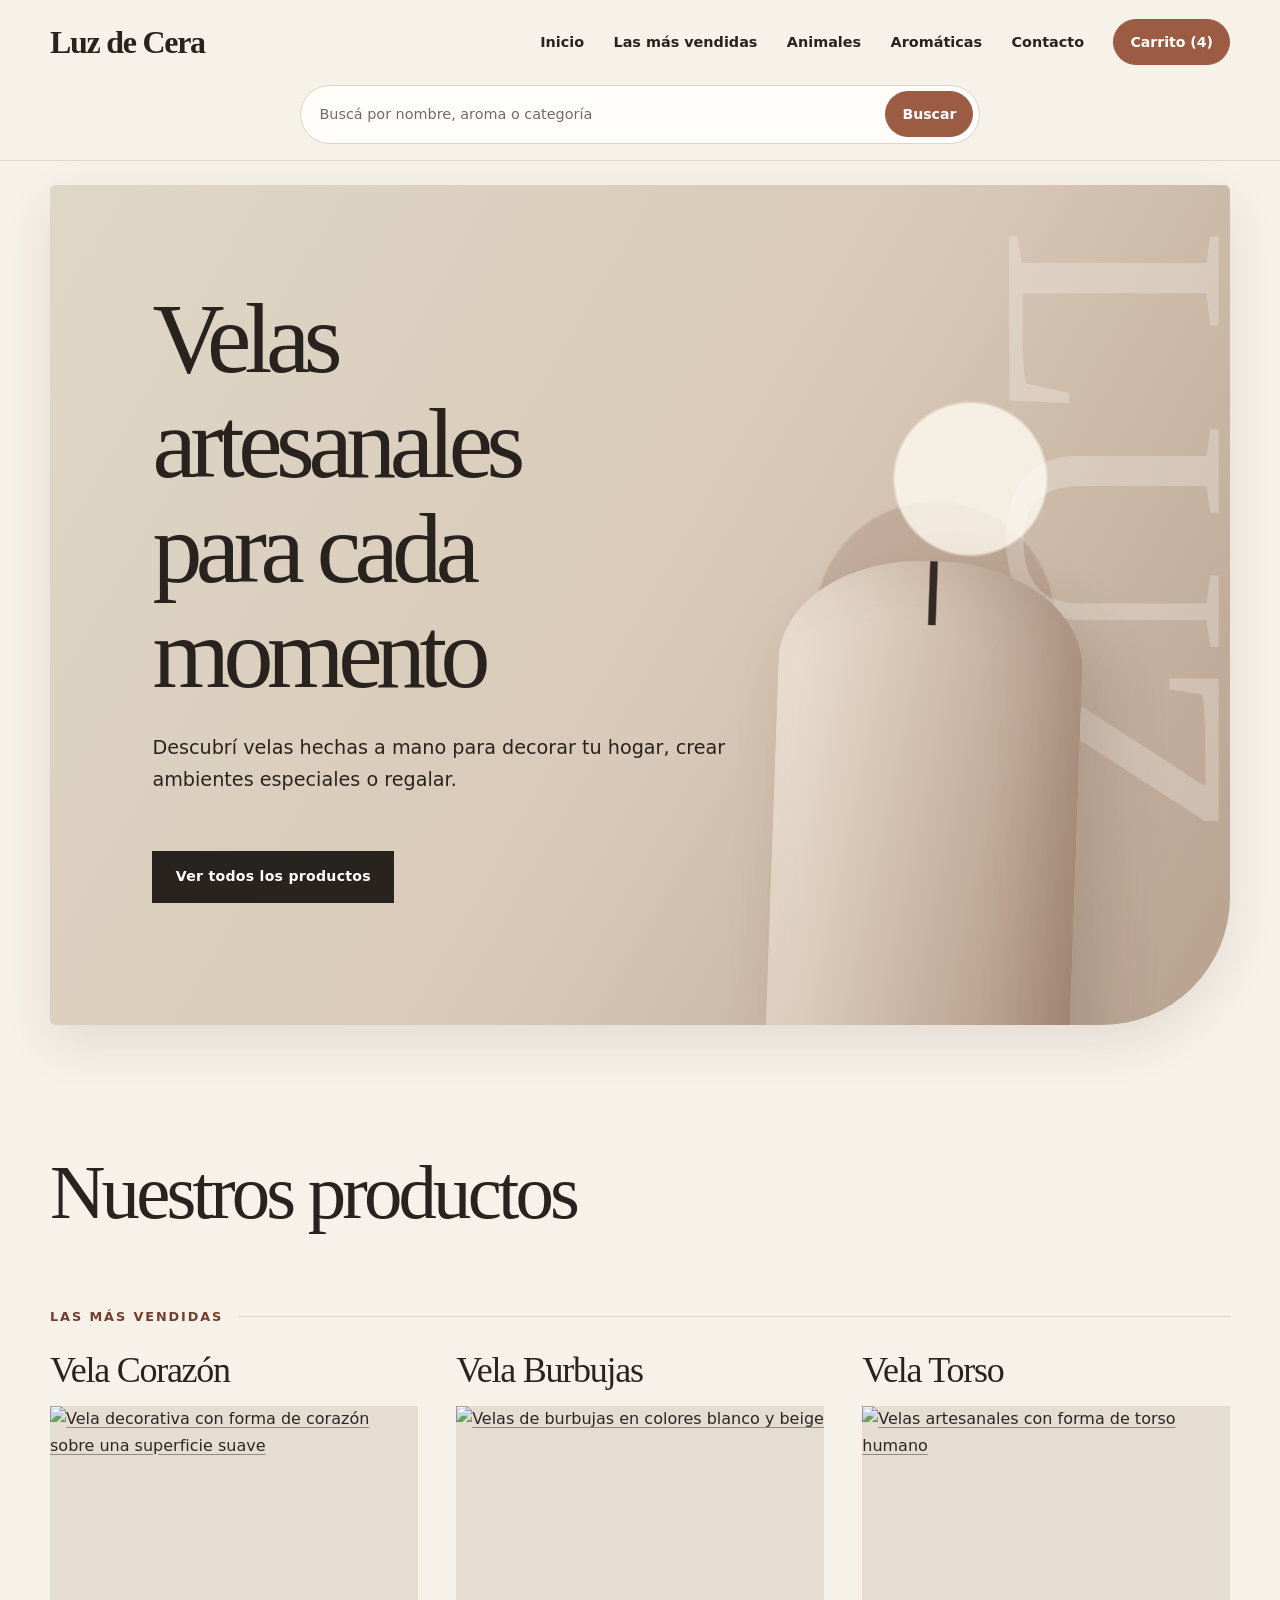
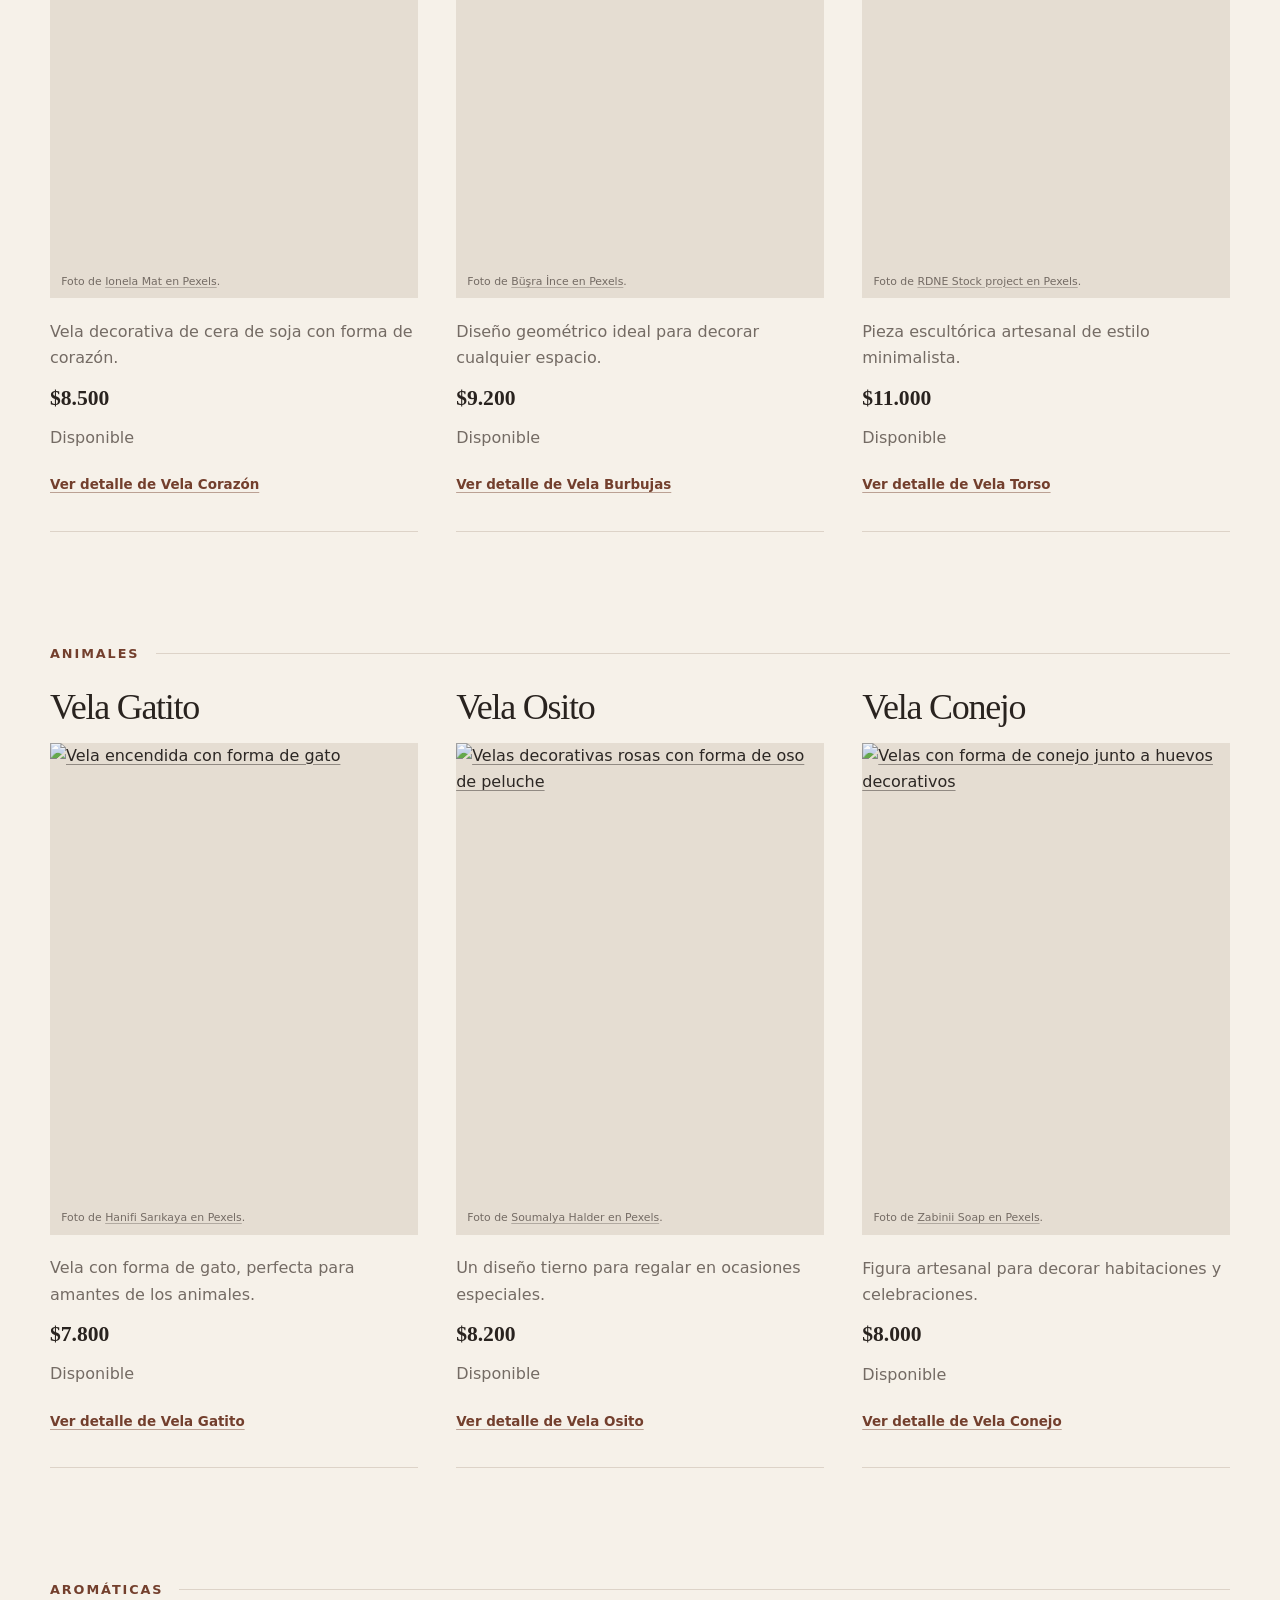
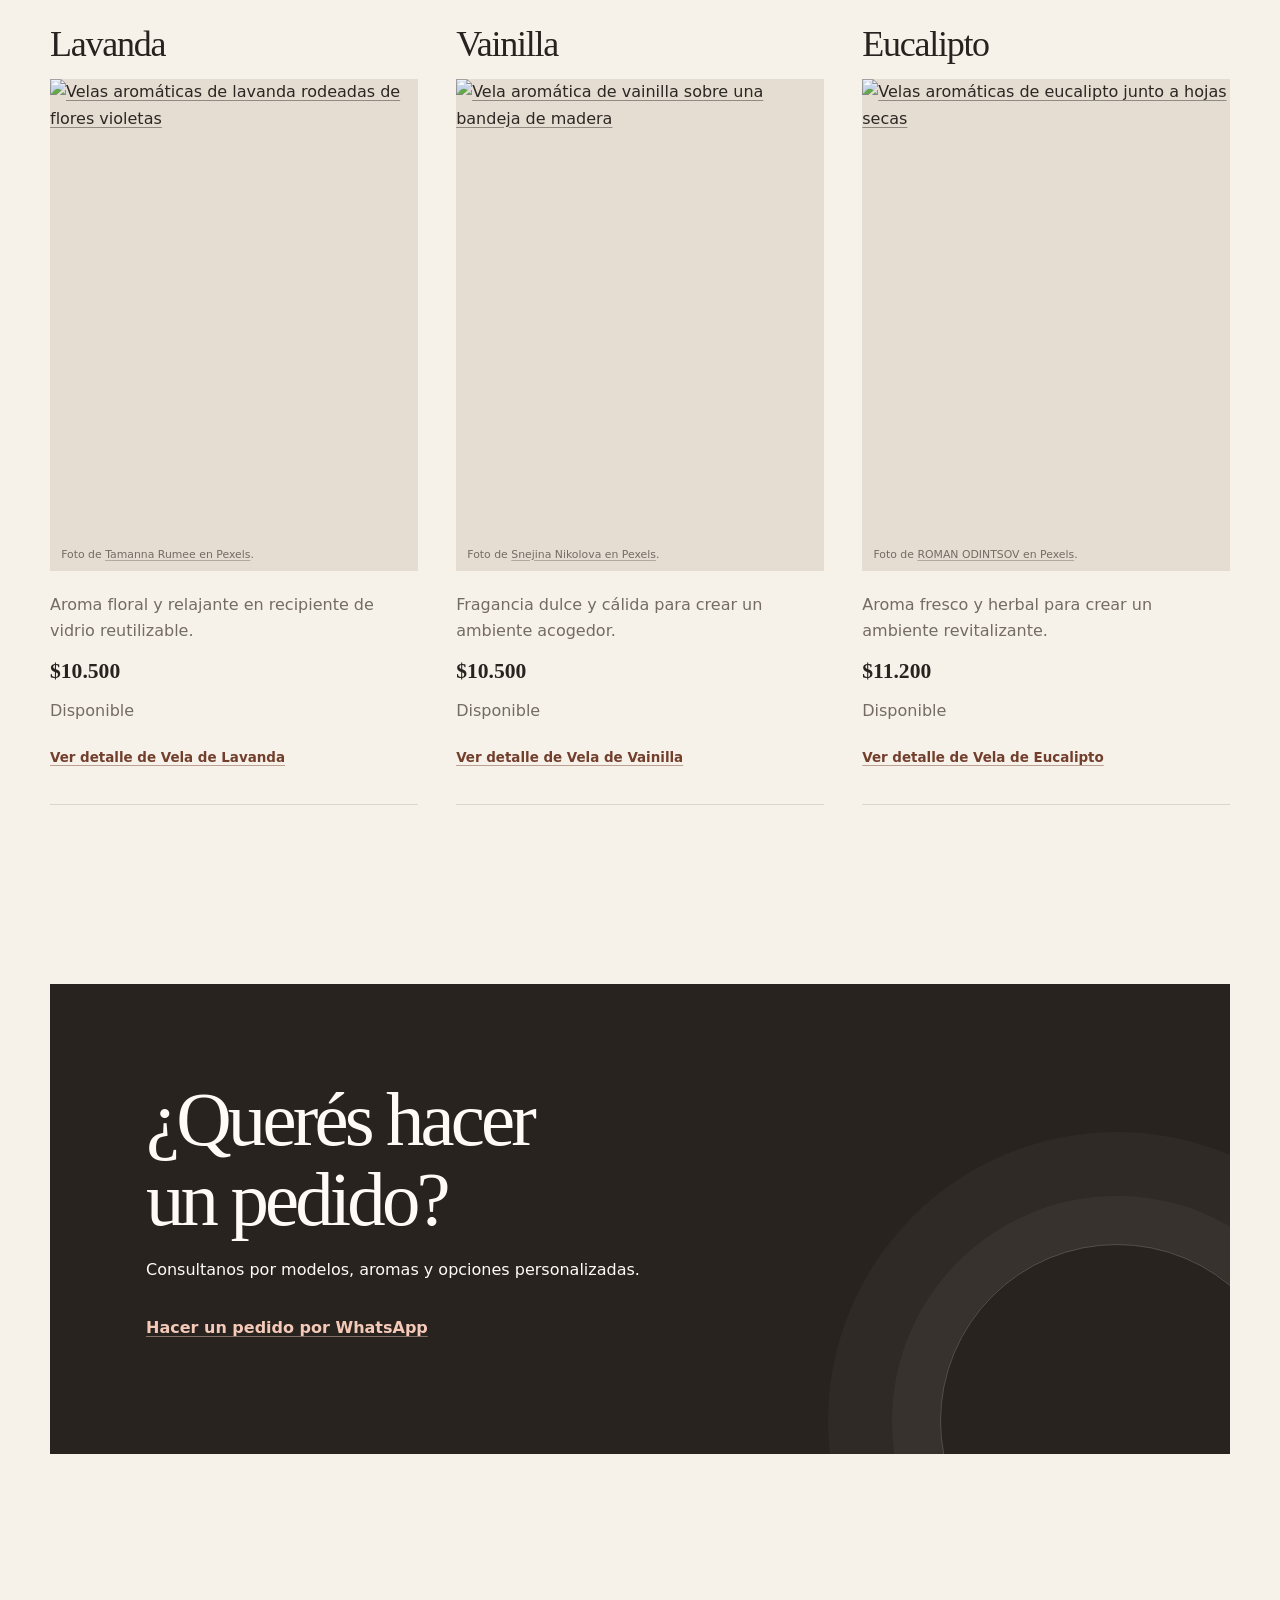
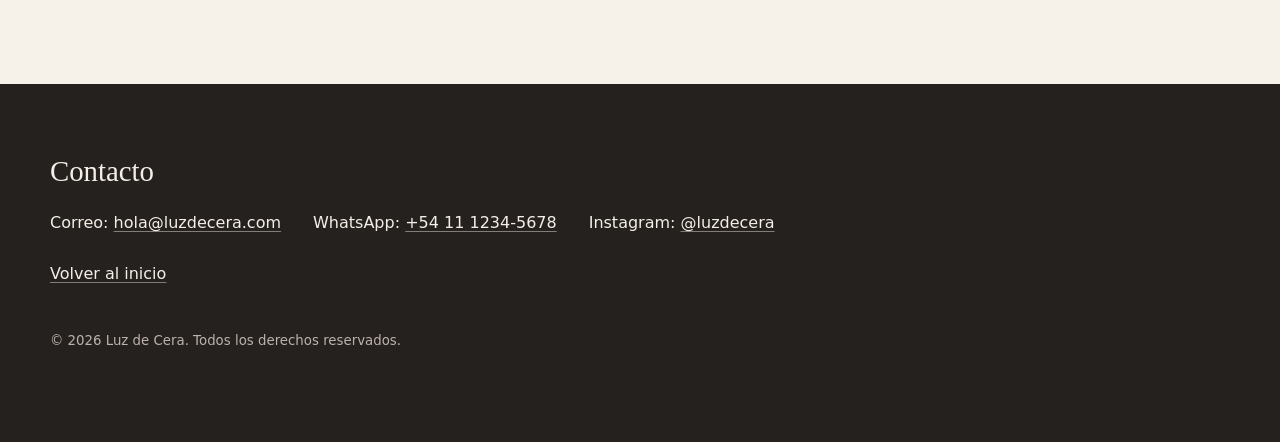
==== commit 6eb82d47: "Add searchbar to every page and results page" ====
--- a/index.html
+++ b/index.html
@@ -7,7 +7,10 @@
       name="description"
       content="Tienda de velas artesanales para decorar, regalar y crear momentos especiales."
     >
-    <link rel="stylesheet" href="styles.css">
+    <link rel="stylesheet" href="styles/comunes.css">
+    <link rel="stylesheet" href="styles/catalogo.css">
+    <link rel="stylesheet" href="styles/inicio.css">
+    <script src="js/productos.js" type="module"></script>
     <title>Luz de Cera | Velas artesanales</title>
   </head>
 
@@ -31,6 +34,11 @@
           </li>
         </ul>
       </nav>
+      <form class="buscador" role="search" action="busqueda.html" method="get">
+        <label class="solo-lectores" for="buscar-productos">Buscar productos</label>
+        <input id="buscar-productos" type="search" name="q" placeholder="Buscá por nombre, aroma o categoría" maxlength="120">
+        <button type="submit">Buscar</button>
+      </form>
     </header>
 
     <main id="inicio">
@@ -48,226 +56,22 @@
 
         <section id="mas-vendidas" aria-labelledby="titulo-mas-vendidas">
           <h3 id="titulo-mas-vendidas">Las más vendidas</h3>
-          <ul>
-            <li>
-              <article>
-                <h4><a href="productos/vela-corazon.html">Vela Corazón</a></h4>
-                <figure>
-                  <a href="productos/vela-corazon.html">
-                    <img
-                      src="https://images.pexels.com/photos/29206575/pexels-photo-29206575/free-photo-of-elegant-heart-fluffy-candle-on-textured-surface.jpeg?auto=compress&amp;cs=tinysrgb&amp;w=480"
-                      alt="Vela decorativa con forma de corazón sobre una superficie suave"
-                      width="180"
-                      loading="lazy"
-                      decoding="async"
-                    >
-                  </a>
-                  <figcaption>
-                    Foto de <a href="https://www.pexels.com/photo/elegant-heart-fluffy-candle-on-textured-surface-29206575/">Ionela Mat en Pexels</a>.
-                  </figcaption>
-                </figure>
-                <p>Vela decorativa de cera de soja con forma de corazón.</p>
-                <p><strong>$8.500</strong></p>
-                <p>Disponible</p>
-                <p><a href="productos/vela-corazon.html">Ver detalle de Vela Corazón</a></p>
-              </article>
-            </li>
-            <li>
-              <article>
-                <h4><a href="productos/vela-burbujas.html">Vela Burbujas</a></h4>
-                <figure>
-                  <a href="productos/vela-burbujas.html">
-                    <img
-                      src="https://images.pexels.com/photos/10842090/pexels-photo-10842090.jpeg?auto=compress&amp;cs=tinysrgb&amp;w=480"
-                      alt="Velas de burbujas en colores blanco y beige"
-                      width="180"
-                      loading="lazy"
-                      decoding="async"
-                    >
-                  </a>
-                  <figcaption>
-                    Foto de <a href="https://www.pexels.com/photo/white-and-beige-cubes-10842090/">Büşra İnce en Pexels</a>.
-                  </figcaption>
-                </figure>
-                <p>Diseño geométrico ideal para decorar cualquier espacio.</p>
-                <p><strong>$9.200</strong></p>
-                <p>Disponible</p>
-                <p><a href="productos/vela-burbujas.html">Ver detalle de Vela Burbujas</a></p>
-              </article>
-            </li>
-            <li>
-              <article>
-                <h4><a href="productos/vela-torso.html">Vela Torso</a></h4>
-                <figure>
-                  <a href="productos/vela-torso.html">
-                    <img
-                      src="https://images.pexels.com/photos/7309747/pexels-photo-7309747.jpeg?auto=compress&amp;cs=tinysrgb&amp;w=480"
-                      alt="Velas artesanales con forma de torso humano"
-                      width="180"
-                      loading="lazy"
-                      decoding="async"
-                    >
-                  </a>
-                  <figcaption>
-                    Foto de <a href="https://www.pexels.com/photo/photo-of-a-body-shape-candles-7309747/">RDNE Stock project en Pexels</a>.
-                  </figcaption>
-                </figure>
-                <p>Pieza escultórica artesanal de estilo minimalista.</p>
-                <p><strong>$11.000</strong></p>
-                <p>Disponible</p>
-                <p><a href="productos/vela-torso.html">Ver detalle de Vela Torso</a></p>
-              </article>
-            </li>
+          <ul data-lista-productos data-categoria="mas-vendidas" aria-live="polite" aria-busy="true">
+            <li class="estado-catalogo">Cargando productos...</li>
           </ul>
         </section>
 
         <section id="animales" aria-labelledby="titulo-animales">
           <h3 id="titulo-animales">Animales</h3>
-          <ul>
-            <li>
-              <article>
-                <h4><a href="productos/vela-gatito.html">Vela Gatito</a></h4>
-                <figure>
-                  <a href="productos/vela-gatito.html">
-                    <img
-                      src="https://images.pexels.com/photos/30554913/pexels-photo-30554913/free-photo-of-cute-cat-shaped-candlelight-decoration.jpeg?auto=compress&amp;cs=tinysrgb&amp;w=480"
-                      alt="Vela encendida con forma de gato"
-                      width="180"
-                      loading="lazy"
-                      decoding="async"
-                    >
-                  </a>
-                  <figcaption>
-                    Foto de <a href="https://www.pexels.com/photo/cute-cat-shaped-candlelight-decoration-30554913/">Hanifi Sarıkaya en Pexels</a>.
-                  </figcaption>
-                </figure>
-                <p>Vela con forma de gato, perfecta para amantes de los animales.</p>
-                <p><strong>$7.800</strong></p>
-                <p>Disponible</p>
-                <p><a href="productos/vela-gatito.html">Ver detalle de Vela Gatito</a></p>
-              </article>
-            </li>
-            <li>
-              <article>
-                <h4><a href="productos/vela-osito.html">Vela Osito</a></h4>
-                <figure>
-                  <a href="productos/vela-osito.html">
-                    <img
-                      src="https://images.pexels.com/photos/37217207/pexels-photo-37217207/free-photo-of-pink-teddy-bear-shaped-candles-for-decor.jpeg?auto=compress&amp;cs=tinysrgb&amp;w=480"
-                      alt="Velas decorativas rosas con forma de oso de peluche"
-                      width="180"
-                      loading="lazy"
-                      decoding="async"
-                    >
-                  </a>
-                  <figcaption>
-                    Foto de <a href="https://www.pexels.com/photo/pink-teddy-bear-shaped-candles-for-decor-37217207/">Soumalya Halder en Pexels</a>.
-                  </figcaption>
-                </figure>
-                <p>Un diseño tierno para regalar en ocasiones especiales.</p>
-                <p><strong>$8.200</strong></p>
-                <p>Disponible</p>
-                <p><a href="productos/vela-osito.html">Ver detalle de Vela Osito</a></p>
-              </article>
-            </li>
-            <li>
-              <article>
-                <h4><a href="productos/vela-conejo.html">Vela Conejo</a></h4>
-                <figure>
-                  <a href="productos/vela-conejo.html">
-                    <img
-                      src="https://images.pexels.com/photos/13444192/pexels-photo-13444192.jpeg?auto=compress&amp;cs=tinysrgb&amp;w=480"
-                      alt="Velas con forma de conejo junto a huevos decorativos"
-                      width="180"
-                      loading="lazy"
-                      decoding="async"
-                    >
-                  </a>
-                  <figcaption>
-                    Foto de <a href="https://www.pexels.com/photo/easter-rabbits-and-eggs-in-hay-13444192/">Zabinii Soap en Pexels</a>.
-                  </figcaption>
-                </figure>
-                <p>Figura artesanal para decorar habitaciones y celebraciones.</p>
-                <p><strong>$8.000</strong></p>
-                <p>Disponible</p>
-                <p><a href="productos/vela-conejo.html">Ver detalle de Vela Conejo</a></p>
-              </article>
-            </li>
+          <ul data-lista-productos data-categoria="animales" aria-live="polite" aria-busy="true">
+            <li class="estado-catalogo">Cargando productos...</li>
           </ul>
         </section>
 
         <section id="aromaticas" aria-labelledby="titulo-aromaticas">
           <h3 id="titulo-aromaticas">Aromáticas</h3>
-          <ul>
-            <li>
-              <article>
-                <h4><a href="productos/vela-lavanda.html">Lavanda</a></h4>
-                <figure>
-                  <a href="productos/vela-lavanda.html">
-                    <img
-                      src="https://images.pexels.com/photos/39277498/pexels-photo-39277498/free-photo-of-lavender-themed-aromatherapy-candle-arrangement.jpeg?auto=compress&amp;cs=tinysrgb&amp;w=480"
-                      alt="Velas aromáticas de lavanda rodeadas de flores violetas"
-                      width="180"
-                      loading="lazy"
-                      decoding="async"
-                    >
-                  </a>
-                  <figcaption>
-                    Foto de <a href="https://www.pexels.com/photo/lavender-themed-aromatherapy-candle-arrangement-39277498/">Tamanna Rumee en Pexels</a>.
-                  </figcaption>
-                </figure>
-                <p>Aroma floral y relajante en recipiente de vidrio reutilizable.</p>
-                <p><strong>$10.500</strong></p>
-                <p>Disponible</p>
-                <p><a href="productos/vela-lavanda.html">Ver detalle de Vela de Lavanda</a></p>
-              </article>
-            </li>
-            <li>
-              <article>
-                <h4><a href="productos/vela-vainilla.html">Vainilla</a></h4>
-                <figure>
-                  <a href="productos/vela-vainilla.html">
-                    <img
-                      src="https://images.pexels.com/photos/4316496/pexels-photo-4316496.jpeg?auto=compress&amp;cs=tinysrgb&amp;w=480"
-                      alt="Vela aromática de vainilla sobre una bandeja de madera"
-                      width="180"
-                      loading="lazy"
-                      decoding="async"
-                    >
-                  </a>
-                  <figcaption>
-                    Foto de <a href="https://www.pexels.com/photo/vanilla-scented-candle-on-a-wooden-tray-4316496/">Snejina Nikolova en Pexels</a>.
-                  </figcaption>
-                </figure>
-                <p>Fragancia dulce y cálida para crear un ambiente acogedor.</p>
-                <p><strong>$10.500</strong></p>
-                <p>Disponible</p>
-                <p><a href="productos/vela-vainilla.html">Ver detalle de Vela de Vainilla</a></p>
-              </article>
-            </li>
-            <li>
-              <article>
-                <h4><a href="productos/vela-eucalipto.html">Eucalipto</a></h4>
-                <figure>
-                  <a href="productos/vela-eucalipto.html">
-                    <img
-                      src="https://images.pexels.com/photos/6798410/pexels-photo-6798410.jpeg?auto=compress&amp;cs=tinysrgb&amp;w=480"
-                      alt="Velas aromáticas de eucalipto junto a hojas secas"
-                      width="180"
-                      loading="lazy"
-                      decoding="async"
-                    >
-                  </a>
-                  <figcaption>
-                    Foto de <a href="https://www.pexels.com/photo/close-up-of-scented-candles-6798410/">ROMAN ODINTSOV en Pexels</a>.
-                  </figcaption>
-                </figure>
-                <p>Aroma fresco y herbal para crear un ambiente revitalizante.</p>
-                <p><strong>$11.200</strong></p>
-                <p>Disponible</p>
-                <p><a href="productos/vela-eucalipto.html">Ver detalle de Vela de Eucalipto</a></p>
-              </article>
-            </li>
+          <ul data-lista-productos data-categoria="aromaticas" aria-live="polite" aria-busy="true">
+            <li class="estado-catalogo">Cargando productos...</li>
           </ul>
         </section>
       </section>
--- a/styles/comunes.css
+++ b/styles/comunes.css
@@ -0,0 +1,310 @@
+:root {
+  color-scheme: light;
+  --color-canvas: #f6f1e9;
+  --color-surface: #fffdf9;
+  --color-ink: #29231f;
+  --color-muted: #746b64;
+  --color-accent: #9b5c43;
+  --color-accent-dark: #733f2d;
+  --color-sage: #9ca58d;
+  --color-line: #ddd3c8;
+  --color-footer: #25211e;
+  --font-display: "Iowan Old Style", "Palatino Linotype", Palatino, Georgia, serif;
+  --font-body: Inter, ui-sans-serif, system-ui, -apple-system, BlinkMacSystemFont, "Segoe UI", sans-serif;
+  --shadow-soft: 0 18px 50px rgb(62 44 32 / 10%);
+}
+
+* {
+  box-sizing: border-box;
+}
+
+html {
+  scroll-behavior: smooth;
+}
+
+body {
+  margin: 0;
+  background: var(--color-canvas);
+  color: var(--color-ink);
+  font-family: var(--font-body);
+  font-size: 1rem;
+  line-height: 1.65;
+}
+
+img {
+  display: block;
+  max-width: 100%;
+}
+
+a {
+  color: inherit;
+  text-decoration-color: color-mix(in srgb, currentColor 45%, transparent);
+  text-underline-offset: 0.2em;
+  transition: color 160ms ease, text-decoration-color 160ms ease;
+}
+
+a:hover {
+  color: var(--color-accent);
+  text-decoration-color: currentColor;
+}
+
+button,
+input,
+select,
+textarea {
+  font: inherit;
+}
+
+button {
+  border: 1px solid var(--color-accent);
+  border-radius: 999px;
+  padding: 0.65rem 1rem;
+  background: var(--color-accent);
+  color: #fff;
+  cursor: pointer;
+  font-size: 0.88rem;
+  font-weight: 700;
+  transition: background 160ms ease, border-color 160ms ease, transform 160ms ease;
+}
+
+button:hover {
+  border-color: var(--color-accent-dark);
+  background: var(--color-accent-dark);
+  transform: translateY(-1px);
+}
+
+a:focus-visible,
+button:focus-visible,
+input:focus-visible,
+select:focus-visible,
+textarea:focus-visible {
+  outline: 3px solid color-mix(in srgb, var(--color-accent) 45%, transparent);
+  outline-offset: 3px;
+}
+
+header {
+  position: sticky;
+  z-index: 10;
+  top: 0;
+  display: grid;
+  grid-template-columns: auto 1fr;
+  align-items: center;
+  gap: 1rem 2rem;
+  padding: 1rem max(1.25rem, calc((100vw - 1180px) / 2));
+  border-bottom: 1px solid rgb(117 93 75 / 16%);
+  background: rgb(246 241 233 / 92%);
+  backdrop-filter: blur(14px);
+}
+
+header > a {
+  text-decoration: none;
+}
+
+header > a strong {
+  font-family: var(--font-display);
+  font-size: clamp(1.5rem, 3vw, 2rem);
+  font-weight: 600;
+  letter-spacing: -0.04em;
+}
+
+header nav {
+  justify-self: end;
+}
+
+header nav ul {
+  display: flex;
+  flex-wrap: wrap;
+  align-items: center;
+  justify-content: flex-end;
+  gap: clamp(0.8rem, 2.3vw, 2rem);
+  margin: 0;
+  padding: 0;
+  list-style: none;
+}
+
+header nav a {
+  text-decoration: none;
+  font-size: 0.9rem;
+  font-weight: 650;
+}
+
+header nav a[aria-current="page"] {
+  color: var(--color-accent);
+}
+
+header nav form {
+  margin: 0;
+}
+
+header nav button {
+  white-space: nowrap;
+}
+
+.solo-lectores {
+  position: absolute;
+  width: 1px;
+  height: 1px;
+  padding: 0;
+  overflow: hidden;
+  clip-path: inset(50%);
+  white-space: nowrap;
+}
+
+.buscador {
+  display: flex;
+  grid-column: 1 / -1;
+  justify-self: center;
+  gap: 0.5rem;
+  width: min(100%, 680px);
+  margin: 0;
+  padding: 0.35rem;
+  border: 1px solid var(--color-line);
+  border-radius: 999px;
+  background: var(--color-surface);
+}
+
+.buscador input {
+  flex: 1;
+  min-width: 0;
+  width: 100%;
+  padding: 0.55rem 0.8rem;
+  border: 0;
+  border-radius: 999px;
+  background: transparent;
+  color: var(--color-ink);
+  font-size: 0.9rem;
+}
+
+.buscador input::placeholder {
+  color: var(--color-muted);
+}
+
+.buscador button {
+  flex-shrink: 0;
+}
+
+body:not(.pagina-inicio) main {
+  width: min(100% - 2.5rem, 980px);
+  min-height: 60vh;
+  margin-inline: auto;
+  padding-block: clamp(2.5rem, 6vw, 5rem);
+}
+
+body:not(.pagina-inicio) main > nav:first-child {
+  margin-bottom: 2rem;
+  color: var(--color-muted);
+  font-size: 0.9rem;
+}
+
+body:not(.pagina-inicio) main > nav:first-child ol {
+  display: flex;
+  flex-wrap: wrap;
+  gap: 0.35rem 0.8rem;
+  margin: 0;
+  padding: 0;
+  list-style: none;
+}
+
+body:not(.pagina-inicio) main > nav:first-child li:not(:last-child)::after {
+  margin-left: 0.8rem;
+  content: "/";
+  color: var(--color-line);
+}
+
+h1,
+h2,
+h3,
+h4 {
+  font-family: var(--font-display);
+  line-height: 1.05;
+}
+
+footer {
+  margin-top: clamp(4rem, 8vw, 7rem);
+  padding: clamp(2.5rem, 6vw, 4.5rem) max(1.25rem, calc((100vw - 1180px) / 2));
+  background: var(--color-footer);
+  color: #f5eee7;
+}
+
+footer h2 {
+  margin-top: 0;
+  font-size: 1.8rem;
+  font-weight: 500;
+}
+
+footer address {
+  font-style: normal;
+}
+
+footer address ul {
+  display: flex;
+  flex-wrap: wrap;
+  gap: 0.75rem 2rem;
+  padding: 0;
+  list-style: none;
+}
+
+footer address p {
+  margin-block: 0.45rem;
+}
+
+footer nav {
+  margin-top: 1.5rem;
+}
+
+footer > p:last-child {
+  margin-top: 2.5rem;
+  color: #bdb2aa;
+}
+
+@media (max-width: 820px) {
+  header {
+    position: static;
+    grid-template-columns: 1fr;
+    justify-items: center;
+    gap: 0.75rem;
+  }
+
+  header nav {
+    justify-self: stretch;
+  }
+
+  header nav ul {
+    justify-content: center;
+  }
+}
+
+@media (max-width: 560px) {
+  header {
+    padding-block: 0.75rem 1rem;
+  }
+
+  header nav ul {
+    gap: 0.55rem 1rem;
+  }
+
+  header nav a {
+    font-size: 0.8rem;
+  }
+
+  header nav button {
+    padding: 0.5rem 0.75rem;
+    font-size: 0.78rem;
+  }
+
+  footer address ul {
+    display: grid;
+  }
+}
+
+@media (prefers-reduced-motion: reduce) {
+  html {
+    scroll-behavior: auto;
+  }
+
+  *,
+  *::before,
+  *::after {
+    transition-duration: 0.01ms !important;
+  }
+}
--- a/styles/catalogo.css
+++ b/styles/catalogo.css
@@ -0,0 +1,167 @@
+:is([data-lista-productos], .lista-productos) {
+  display: grid;
+  grid-template-columns: repeat(3, minmax(0, 1fr));
+  gap: clamp(1.25rem, 3vw, 2.5rem);
+  margin: 0;
+  padding: 0;
+  list-style: none;
+}
+
+.estado-catalogo {
+  grid-column: 1 / -1;
+  padding: 2rem;
+  border: 1px solid var(--color-line);
+  color: var(--color-muted);
+  text-align: center;
+}
+
+article[data-producto-id],
+.skeleton-card {
+  height: 100%;
+  padding-bottom: 1.5rem;
+  border-bottom: 1px solid var(--color-line);
+}
+
+.titulo-card {
+  margin: 0 0 1rem;
+  font-size: clamp(1.7rem, 3vw, 2.25rem);
+  font-weight: 500;
+  letter-spacing: -0.035em;
+}
+
+.titulo-card a {
+  text-decoration: none;
+}
+
+article[data-producto-id] figure {
+  margin: 0 0 1.3rem;
+  overflow: hidden;
+  background: #e5ddd2;
+}
+
+article[data-producto-id] figure > a {
+  display: block;
+  overflow: hidden;
+}
+
+article[data-producto-id] img {
+  width: 100%;
+  aspect-ratio: 4 / 5;
+  object-fit: cover;
+  filter: saturate(0.82) contrast(0.96);
+  transition: filter 300ms ease, transform 500ms cubic-bezier(0.2, 0.7, 0.2, 1);
+}
+
+article[data-producto-id] figure > a:hover img {
+  filter: saturate(1) contrast(1);
+  transform: scale(1.035);
+}
+
+article[data-producto-id] figcaption {
+  padding: 0.55rem 0.7rem;
+  color: var(--color-muted);
+  font-size: 0.68rem;
+  line-height: 1.35;
+}
+
+article[data-producto-id] > p {
+  margin-block: 0.55rem;
+  color: var(--color-muted);
+}
+
+article[data-producto-id] > p strong {
+  color: var(--color-ink);
+  font-family: var(--font-display);
+  font-size: 1.35rem;
+  font-weight: 600;
+}
+
+article[data-producto-id] > p:last-child {
+  margin-top: 1.25rem;
+}
+
+article[data-producto-id] > p:last-child a {
+  color: var(--color-accent-dark);
+  font-size: 0.84rem;
+  font-weight: 750;
+}
+
+.skeleton {
+  position: relative;
+  display: block;
+  overflow: hidden;
+  border-radius: 0.25rem;
+  background: #e5ddd2;
+}
+
+.skeleton::after {
+  position: absolute;
+  inset: 0;
+  background: linear-gradient(90deg, transparent, rgb(255 253 249 / 65%), transparent);
+  content: "";
+  transform: translateX(-100%);
+  animation: brillo-skeleton 1.6s ease-in-out infinite;
+}
+
+.skeleton-titulo {
+  width: 65%;
+  height: clamp(1.8rem, 3.2vw, 2.4rem);
+  margin-bottom: 1rem;
+}
+
+.skeleton-imagen {
+  width: 100%;
+  aspect-ratio: 4 / 5;
+  margin-bottom: 2.9rem;
+}
+
+.skeleton-texto {
+  height: 0.9rem;
+  margin-bottom: 0.75rem;
+}
+
+.skeleton-texto + .skeleton-texto {
+  width: 78%;
+}
+
+.skeleton-precio {
+  width: 30%;
+  height: 1.4rem;
+  margin-top: 1rem;
+}
+
+.skeleton-enlace {
+  width: 60%;
+  height: 1rem;
+  margin-top: 3.5rem;
+}
+
+@keyframes brillo-skeleton {
+  to {
+    transform: translateX(100%);
+  }
+}
+
+@media (max-width: 820px) {
+  :is([data-lista-productos], .lista-productos) {
+    grid-template-columns: repeat(2, minmax(0, 1fr));
+  }
+}
+
+@media (max-width: 560px) {
+  :is([data-lista-productos], .lista-productos) {
+    grid-template-columns: 1fr;
+  }
+
+  article[data-producto-id] img,
+  .skeleton-imagen {
+    aspect-ratio: 5 / 6;
+  }
+}
+
+@media (prefers-reduced-motion: reduce) {
+  .skeleton::after {
+    animation: none;
+    background: none;
+  }
+}
--- a/styles/inicio.css
+++ b/styles/inicio.css
@@ -0,0 +1,210 @@
+.pagina-inicio main {
+  overflow: hidden;
+}
+
+.pagina-inicio main > section {
+  width: min(100% - 2.5rem, 1180px);
+  margin-inline: auto;
+}
+
+.pagina-inicio main > section:first-child {
+  position: relative;
+  isolation: isolate;
+  display: grid;
+  align-content: center;
+  min-height: min(720px, calc(100vh - 73px));
+  margin-top: 1.5rem;
+  padding: clamp(3rem, 8vw, 7rem);
+  overflow: hidden;
+  border-radius: 0.35rem 0.35rem 8rem 0.35rem;
+  background:
+    radial-gradient(circle at 78% 35%, rgb(255 251 242 / 78%) 0 7%, transparent 7.3%),
+    radial-gradient(circle at 75% 52%, rgb(119 76 56 / 20%) 0 12%, transparent 12.3%),
+    linear-gradient(120deg, #ded7c7 0%, #d9c9b8 55%, #b7a08e 100%);
+  box-shadow: var(--shadow-soft);
+}
+
+.pagina-inicio main > section:first-child::before {
+  position: absolute;
+  z-index: -1;
+  right: clamp(4rem, 12vw, 10rem);
+  bottom: -7rem;
+  width: clamp(11rem, 26vw, 19rem);
+  height: clamp(24rem, 48vw, 36rem);
+  border-radius: 48% 48% 8% 8% / 18% 18% 5% 5%;
+  background:
+    linear-gradient(90deg, transparent 48.5%, #352b25 49% 51%, transparent 51.5%) top / 100% 4rem no-repeat,
+    linear-gradient(100deg, #efe5d7 0%, #cbb7a6 52%, #a98d78 100%);
+  box-shadow: inset -2rem 0 4rem rgb(70 42 28 / 14%), 1.5rem 2rem 4rem rgb(65 42 29 / 18%);
+  content: "";
+  transform: rotate(2deg);
+}
+
+.pagina-inicio main > section:first-child::after {
+  position: absolute;
+  z-index: -2;
+  top: 5%;
+  right: -4%;
+  color: rgb(255 255 255 / 24%);
+  content: "LUZ";
+  font-family: var(--font-display);
+  font-size: clamp(8rem, 25vw, 22rem);
+  line-height: 1;
+  writing-mode: vertical-rl;
+}
+
+.pagina-inicio h1 {
+  max-width: 10ch;
+  margin: 0;
+  font-size: clamp(3.4rem, 7.8vw, 7rem);
+  font-weight: 500;
+  letter-spacing: -0.065em;
+}
+
+.pagina-inicio main > section:first-child > p {
+  max-width: 37rem;
+  margin-top: 1.6rem;
+  font-size: clamp(1rem, 2vw, 1.2rem);
+}
+
+.pagina-inicio main > section:first-child > p:last-child {
+  margin-top: 2.25rem;
+}
+
+.pagina-inicio main > section:first-child > p:last-child a {
+  display: inline-block;
+  padding: 0.85rem 1.4rem;
+  border: 1px solid var(--color-ink);
+  background: var(--color-ink);
+  color: #fff;
+  text-decoration: none;
+  font-size: 0.88rem;
+  font-weight: 750;
+  letter-spacing: 0.02em;
+}
+
+.pagina-inicio main > section:first-child > p:last-child a:hover {
+  border-color: var(--color-accent-dark);
+  background: var(--color-accent-dark);
+}
+
+#productos {
+  padding-block: clamp(5rem, 10vw, 9rem) 2rem;
+}
+
+#productos > h2 {
+  margin: 0 0 clamp(3rem, 6vw, 5rem);
+  font-size: clamp(2.8rem, 6vw, 5rem);
+  font-weight: 500;
+  letter-spacing: -0.05em;
+}
+
+#productos > section {
+  margin-bottom: clamp(5rem, 9vw, 8rem);
+}
+
+#productos > section > h3 {
+  display: flex;
+  align-items: center;
+  gap: 1rem;
+  margin-bottom: 1.8rem;
+  color: var(--color-accent-dark);
+  font-family: var(--font-body);
+  font-size: 0.8rem;
+  font-weight: 800;
+  letter-spacing: 0.15em;
+  text-transform: uppercase;
+}
+
+#productos > section > h3::after {
+  height: 1px;
+  flex: 1;
+  background: var(--color-line);
+  content: "";
+}
+
+.pagina-inicio main > section:last-child {
+  position: relative;
+  margin-top: 2rem;
+  margin-bottom: clamp(5rem, 10vw, 8rem);
+  padding: clamp(3rem, 8vw, 6rem);
+  overflow: hidden;
+  background: var(--color-ink);
+  color: #fffaf5;
+}
+
+.pagina-inicio main > section:last-child::after {
+  position: absolute;
+  right: -4rem;
+  bottom: -9rem;
+  width: 22rem;
+  height: 22rem;
+  border: 1px solid rgb(255 255 255 / 20%);
+  border-radius: 50%;
+  box-shadow: 0 0 0 3rem rgb(255 255 255 / 4%), 0 0 0 7rem rgb(255 255 255 / 3%);
+  content: "";
+}
+
+.pagina-inicio main > section:last-child h2 {
+  max-width: 12ch;
+  margin: 0;
+  font-size: clamp(2.7rem, 6vw, 5rem);
+  font-weight: 500;
+  letter-spacing: -0.05em;
+}
+
+.pagina-inicio main > section:last-child p {
+  position: relative;
+  z-index: 1;
+  max-width: 36rem;
+}
+
+.pagina-inicio main > section:last-child p:last-child {
+  margin-top: 2rem;
+}
+
+.pagina-inicio main > section:last-child a {
+  color: #f4c9b8;
+  font-weight: 750;
+}
+
+@media (max-width: 820px) {
+  .pagina-inicio main > section:first-child {
+    min-height: 620px;
+    padding-bottom: 15rem;
+    border-bottom-right-radius: 5rem;
+  }
+
+  .pagina-inicio main > section:first-child::before {
+    right: 12%;
+    bottom: -15rem;
+  }
+
+}
+
+@media (max-width: 560px) {
+  .pagina-inicio main > section {
+    width: min(100% - 1.5rem, 1180px);
+  }
+
+  .pagina-inicio main > section:first-child {
+    min-height: 570px;
+    margin-top: 0.75rem;
+    padding: 3rem 1.5rem 14rem;
+  }
+
+  .pagina-inicio h1 {
+    font-size: clamp(3.1rem, 16vw, 4.5rem);
+  }
+
+  .pagina-inicio main > section:first-child::before {
+    right: 8%;
+    bottom: -14rem;
+    width: 10rem;
+    height: 23rem;
+  }
+
+  .pagina-inicio main > section:last-child {
+    padding: 3rem 1.5rem;
+  }
+}
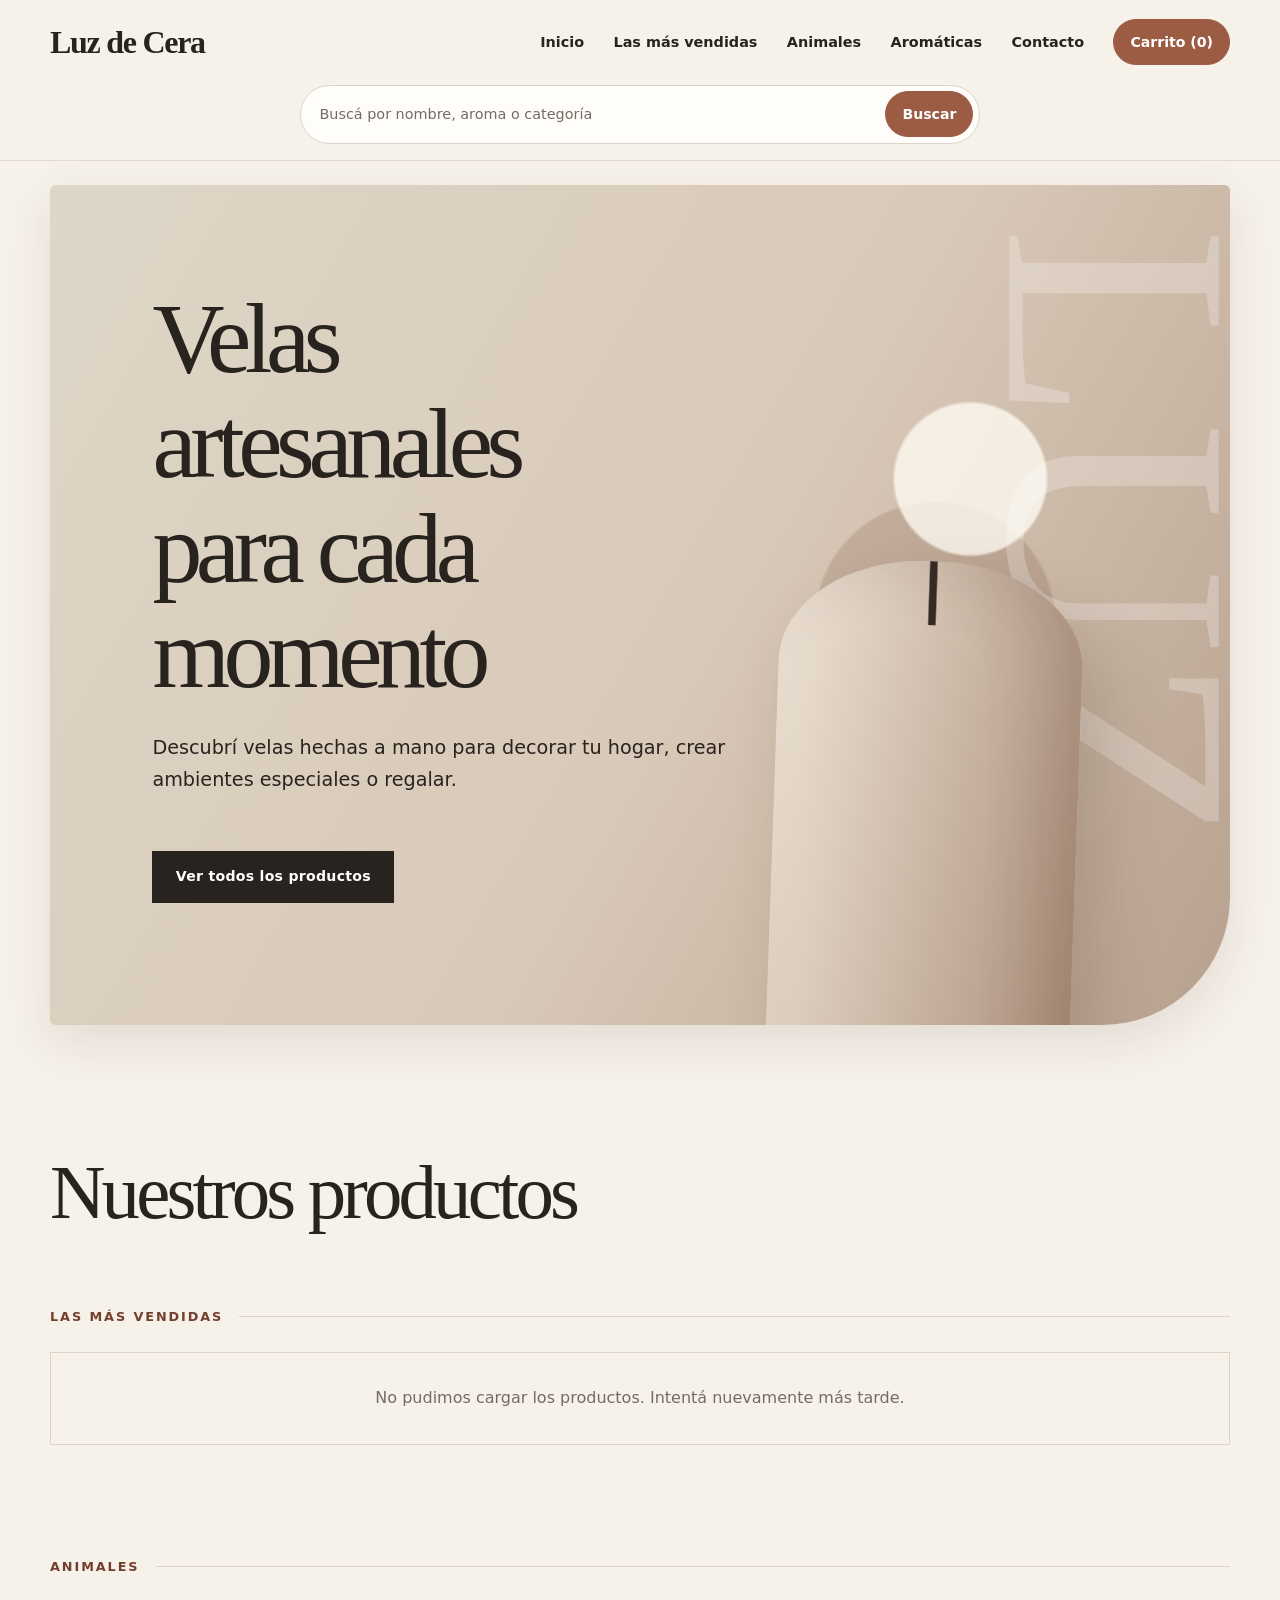
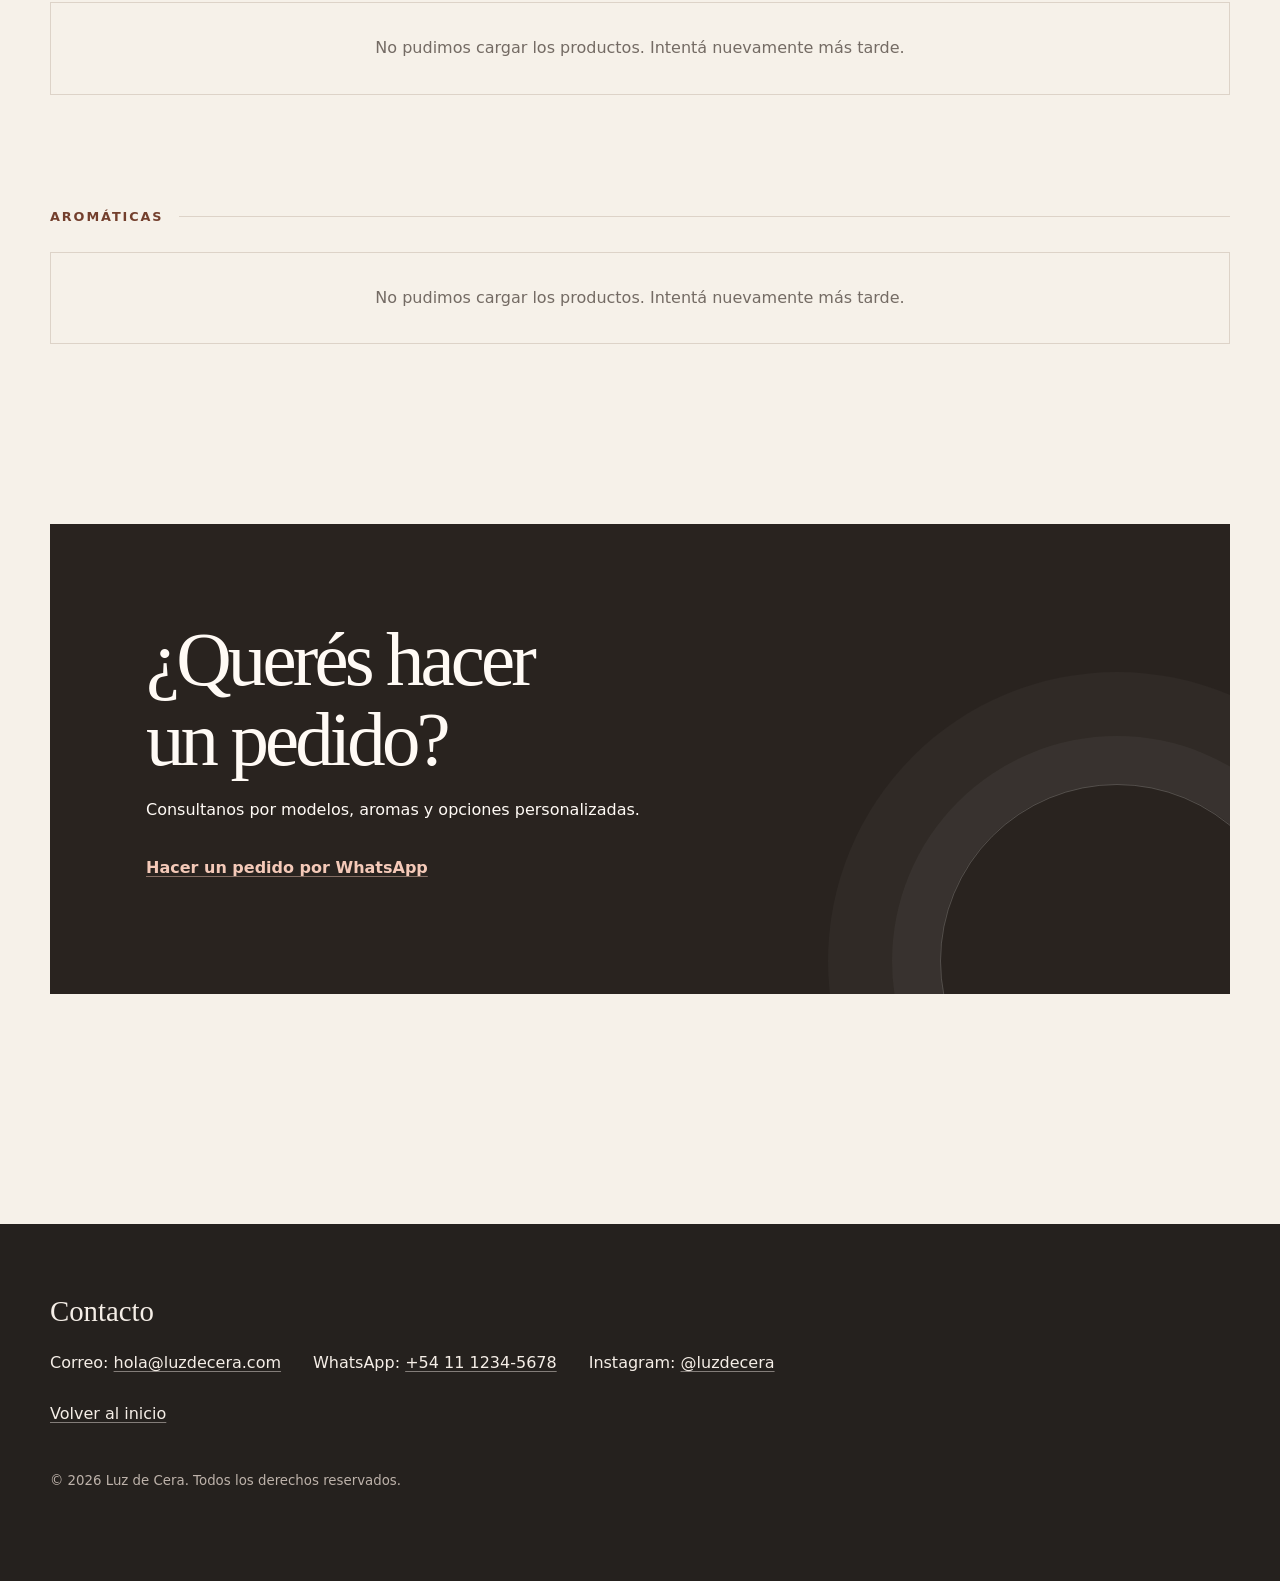
==== commit ca0fdb97: "Make functional shopping cart" ====
--- a/index.html
+++ b/index.html
@@ -29,7 +29,7 @@
           <li><a href="contacto.html">Contacto</a></li>
           <li>
             <form action="carrito.html" method="get">
-              <button type="submit">Carrito (4)</button>
+              <button type="submit" data-contador-carrito>Carrito (0)</button>
             </form>
           </li>
         </ul>
--- a/styles/comunes.css
+++ b/styles/comunes.css
@@ -18,6 +18,25 @@
   box-sizing: border-box;
 }
 
+[hidden] {
+  display: none !important;
+}
+
+button:disabled {
+  opacity: 0.55;
+  cursor: not-allowed;
+  transform: none;
+}
+
+.estado-agregar {
+  color: var(--color-accent-dark);
+  font-size: 0.85rem;
+}
+
+.estado-agregar:empty {
+  display: none;
+}
+
 html {
   scroll-behavior: smooth;
 }
--- a/styles/catalogo.css
+++ b/styles/catalogo.css
@@ -76,11 +76,11 @@
   font-weight: 600;
 }
 
-article[data-producto-id] > p:last-child {
+article[data-producto-id] > .enlace-detalle {
   margin-top: 1.25rem;
 }
 
-article[data-producto-id] > p:last-child a {
+article[data-producto-id] > .enlace-detalle a {
   color: var(--color-accent-dark);
   font-size: 0.84rem;
   font-weight: 750;
